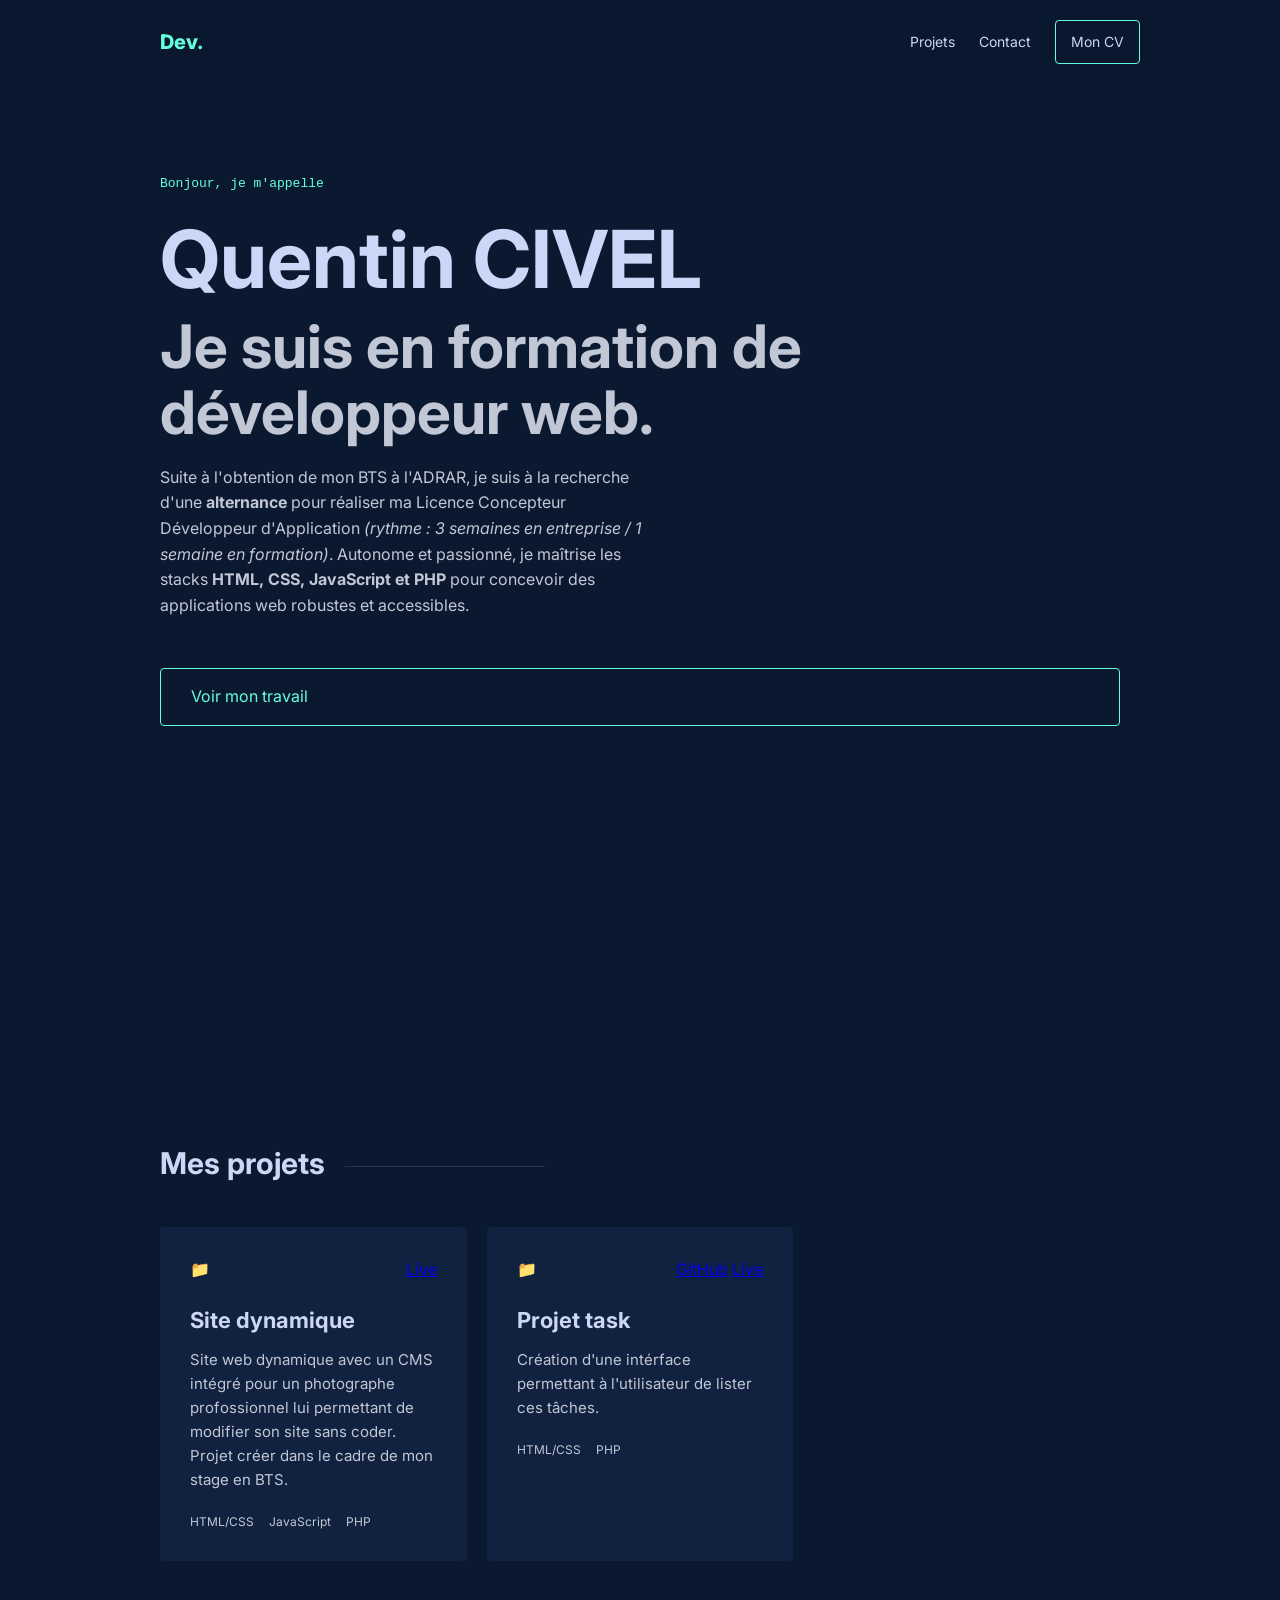
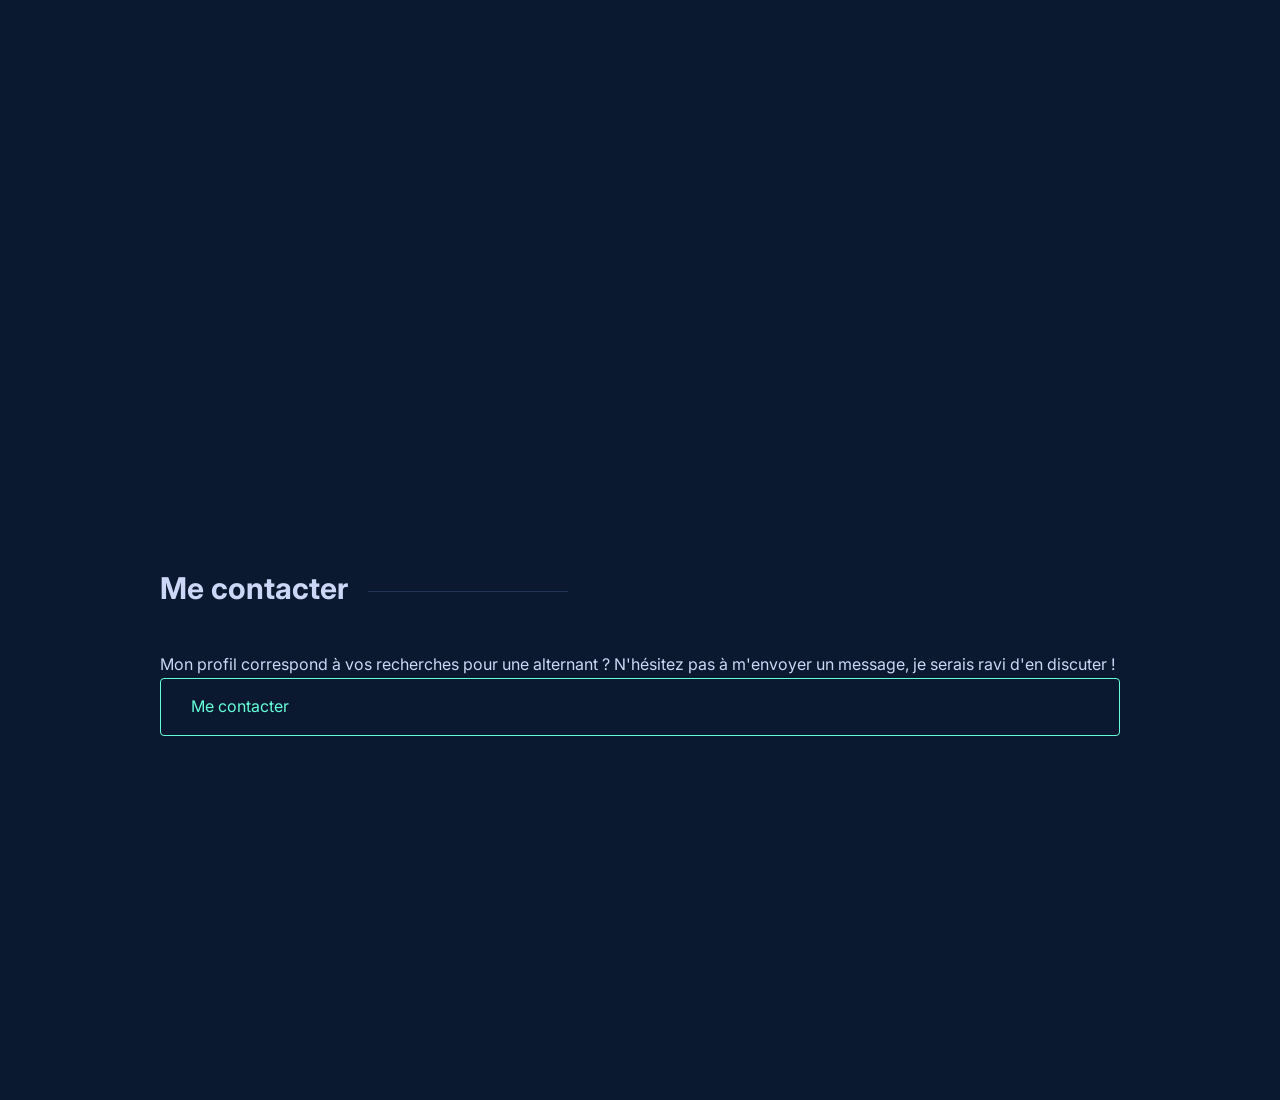
==== index.html @ 7815638d "feat: MAJ CV + intro index.html" ====
<!DOCTYPE html>
<html lang="fr">
<head>
    <meta charset="UTF-8">
    <meta name="viewport" content="width=device-width, initial-scale=1.0">
    <title>Quentin Civel - Portfolio</title>
    <link rel="stylesheet" href="style/index.css">
    <link href="https://fonts.googleapis.com/css2?family=Inter:wght@400;600;800&display=swap" rel="stylesheet">
</head>
<body>

    <nav>
        <div class="nav-content">
            <a href="#accueil" class="logo">Dev.</a>
            <div class="links">
                <a href="#projets">Projets</a>
                <a href="#contact">Contact</a>
                <a href="CV_Quentin_CIVEL.pdf" class="btn-outline" target="_blank">Mon CV</a>
            </div>
        </div>
    </nav>

    <main>
        <section id="accueil" class="hero fade-in">
            <p class="accent-text">Bonjour, je m'appelle</p>
            <h1>Quentin CIVEL</h1>
            <h2>Je suis en formation de développeur web.</h2>
            <p class="description">
                Suite à l'obtention de mon BTS à l'ADRAR, je suis à la recherche d'une <strong>alternance</strong> pour réaliser ma Licence Concepteur Développeur d'Application <em>(rythme : 3 semaines en entreprise / 1 semaine en formation)</em>. Autonome et passionné, je maîtrise les stacks <strong>HTML, CSS, JavaScript et PHP</strong> pour concevoir des applications web robustes et accessibles.
            </p>
            <a href="#projets" class="btn-primary">Voir mon travail</a>
        </section>

        <section id="projets" class="fade-in">
            <h3 class="section-title">Mes projets</h3>
            <div class="project-grid">
                
                <article class="card">
                    <div class="card-content">
                        <header>
                            <div class="card-top">
                                <span class="folder-icon">📁</span>
                                <div class="links">
                                    <a href="view/theorenaut.html" target="_blank">Live</a>
                                </div>
                            </div>
                            <h4>Site dynamique </h4>
                            <p>Site web dynamique avec un CMS intégré pour un photographe profossionnel lui permettant de modifier son site sans coder. Projet créer dans le cadre de mon stage en BTS.</p>
                        </header>
                        <footer>
                            <ul class="tech-list">
                                <li>HTML/CSS</li>
                                <li>JavaScript</li>
                                <li>PHP</li>
                            </ul>
                        </footer>
                    </div>
                </article>

                <article class="card">
                    <div class="card-content">
                        <header>
                            <div class="card-top">
                                <span class="folder-icon">📁</span>
                                <div class="links">
                                    <a href="https://github.com/QuentinCivel/Task.git"target="_blank">GitHub</a>
                                    <a href="https://projettask.alwaysdata.net/" target="_blank">Live</a>
                                </div>
                            </div>
                            <h4>Projet task</h4>
                            <p>Création d'une intérface permettant à l'utilisateur de lister ces tâches.</p>
                        </header>
                        <footer>
                            <ul class="tech-list">
                                <li>HTML/CSS</li>
                                <li>PHP</li>
                            </ul>
                        </footer>
                    </div>
                </article>

            </div>
        </section>

        <section id="contact" class="fade-in">
            <h3 class="section-title">Me contacter</h3>
            <p>Mon profil correspond à vos recherches pour une alternant ? N'hésitez pas à m'envoyer un message, je serais ravi d'en discuter !</p>
            <a href="mailto:q.civel@yahoo.fr" class="btn-primary">Me contacter</a>
        </section>
    </main>

    <script src="script/script.js"></script>
</body>
</html>
---- style/index.css ----
@import "style.css";


h1 { font-size: clamp(40px, 8vw, 80px); color: var(--text-main); line-height: 1.1; margin-bottom: 10px;}
h2 { font-size: clamp(30px, 6vw, 60px); color: var(--text-muted); line-height: 1.1; margin-bottom: 20px;}
.accent-text { color: var(--accent); margin-bottom: 20px; font-family: monospace; }
.description { color: var(--text-muted); max-width: 500px; margin-bottom: 50px; }


section { min-height: 100vh; }
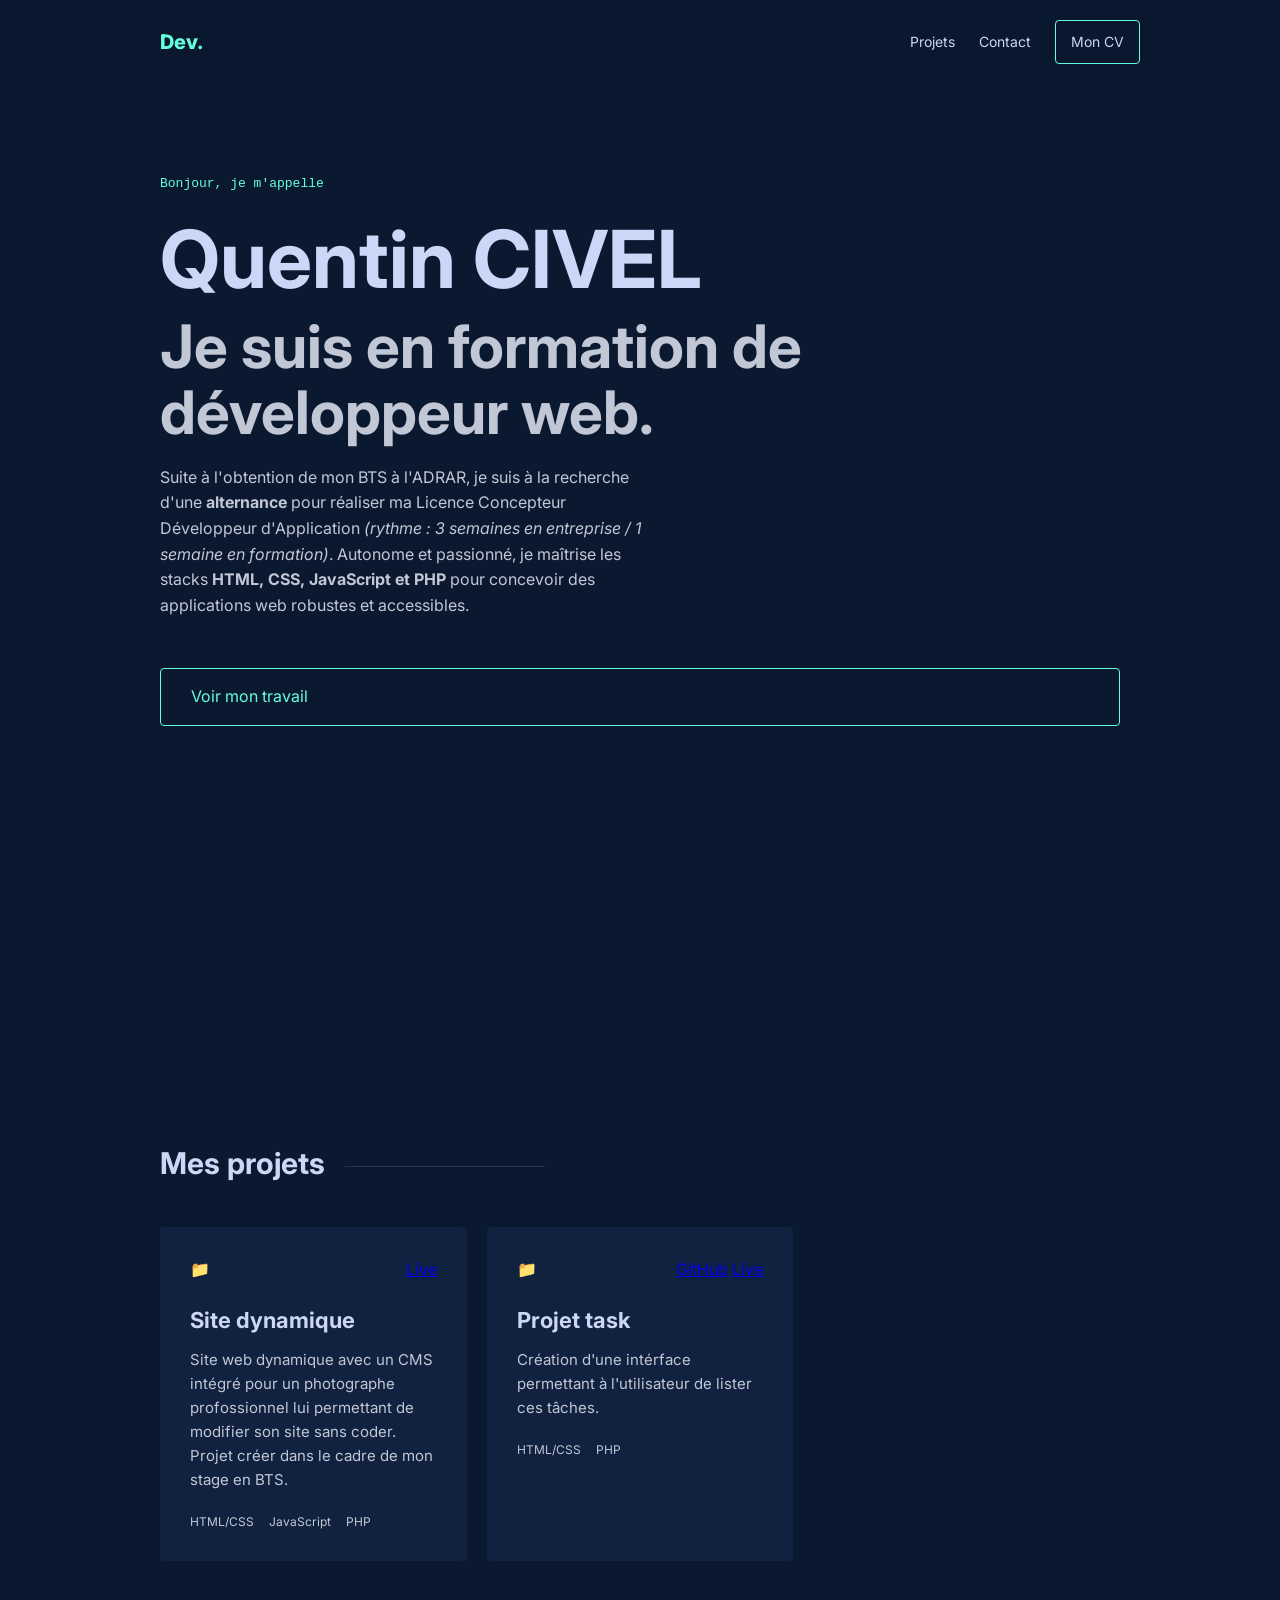
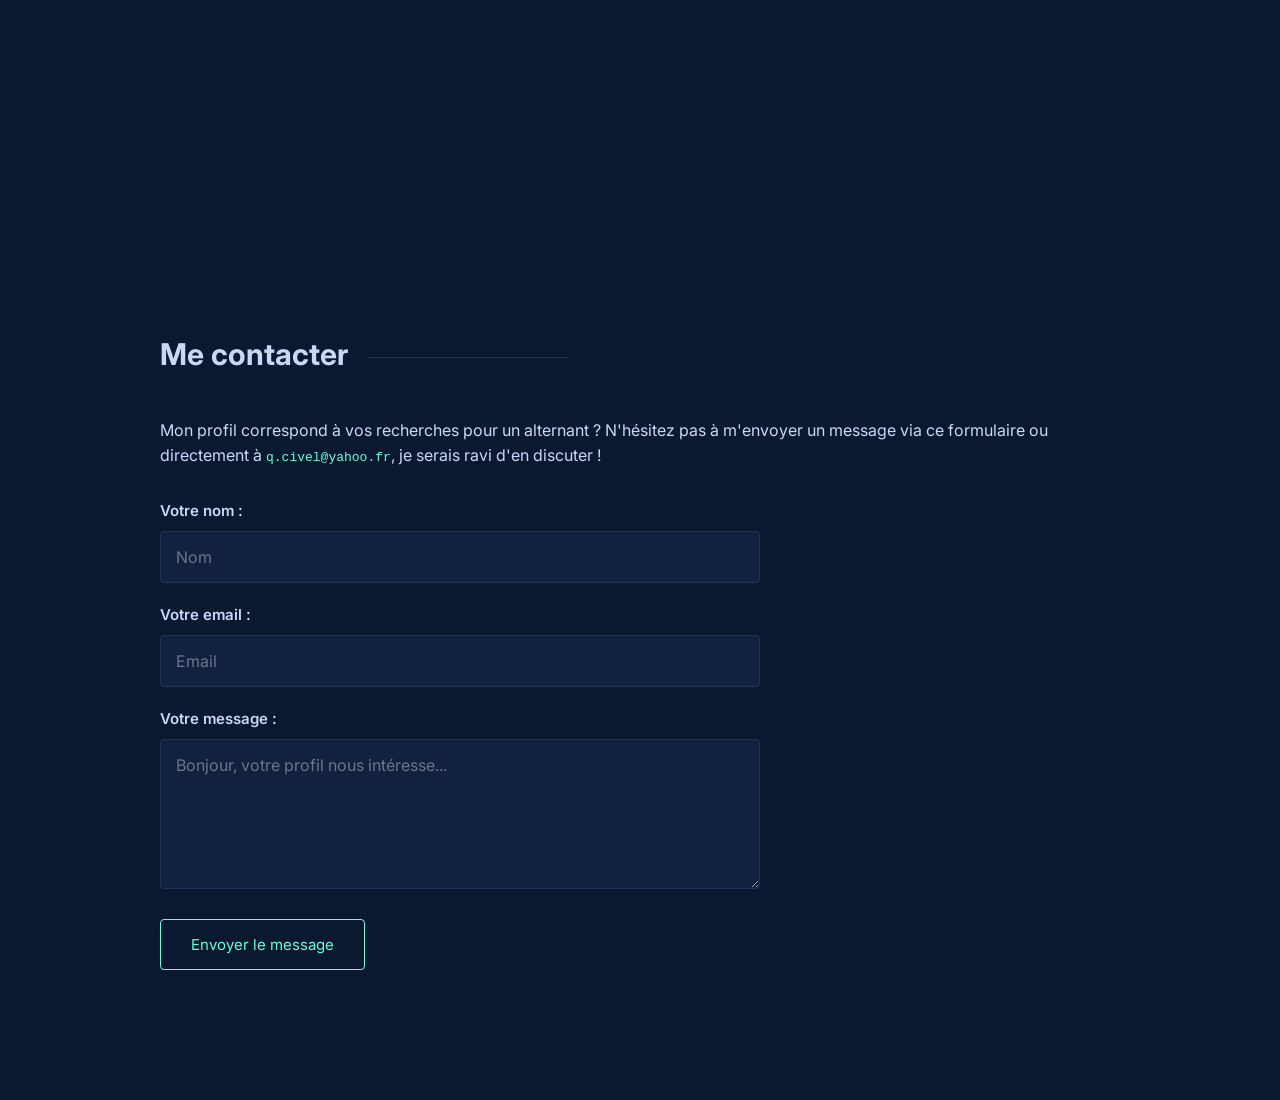
==== commit d208a278: "Feat: Formulaire de contact" ====
--- a/index.html
+++ b/index.html
@@ -3,9 +3,24 @@
 <head>
     <meta charset="UTF-8">
     <meta name="viewport" content="width=device-width, initial-scale=1.0">
-    <title>Quentin Civel - Portfolio</title>
+    
+    <title>Quentin Civel | Portfolio - Développeur Web</title>
+    <meta name="description" content="Portfolio de Quentin Civel, développeur web à la recherche d'une alternance pour une Licence Concepteur Développeur d'Application. Découvrez mes projets PHP, JavaScript et web design.">
+    <meta name="keywords" content="Quentin Civel, Développeur Web, Alternance, Licence CDA, Portfolio, PHP, JavaScript, Développeur Front-end, Développeur Back-end">
+    <meta name="author" content="Quentin Civel">
+    <meta name="robots" content="index, follow">
+
+    <meta property="og:type" content="website">
+    <meta property="og:url" content="https://quentincivelportfolio.netlify.app/">
+    <meta property="og:title" content="Quentin Civel | Portfolio - Développeur Web">
+    <meta property="og:description" content="Développeur web en recherche d'alternance. Découvrez mes projets et mon parcours.">
+    <meta property="og:image" content="https://ton-vrai-nom-de-domaine.fr/image/apercu-portfolio.jpg">
+    <meta property="og:site_name" content="Portfolio de Quentin Civel">
+
     <link rel="stylesheet" href="style/index.css">
     <link href="https://fonts.googleapis.com/css2?family=Inter:wght@400;600;800&display=swap" rel="stylesheet">
+    
+    <link rel="icon" type="image/png" href="image/favicon.png">
 </head>
 <body>
 
@@ -78,14 +93,33 @@
                         </footer>
                     </div>
                 </article>
-
             </div>
         </section>
 
         <section id="contact" class="fade-in">
             <h3 class="section-title">Me contacter</h3>
-            <p>Mon profil correspond à vos recherches pour une alternant ? N'hésitez pas à m'envoyer un message, je serais ravi d'en discuter !</p>
-            <a href="mailto:q.civel@yahoo.fr" class="btn-primary">Me contacter</a>
+            <p style="margin-bottom: 30px;">Mon profil correspond à vos recherches pour un alternant ? N'hésitez pas à m'envoyer un message via ce formulaire ou directement à <a href="mailto:q.civel@yahoo.fr" class="accent-text" style="text-decoration: none;">q.civel@yahoo.fr</a>, je serais ravi d'en discuter !</p>
+            
+            <form action="https://api.web3forms.com/submit" method="POST" class="contact-form">
+                <input type="hidden" name="access_key" value="85352885-3dbf-46f5-b0fd-d59f7d69a5ac">
+                
+                <div class="form-group">
+                    <label for="name">Votre nom :</label>
+                    <input type="text" name="name" id="name" required placeholder="Nom">
+                </div>
+                
+                <div class="form-group">
+                    <label for="email">Votre email :</label>
+                    <input type="email" name="email" id="email" required placeholder="Email">
+                </div>
+                
+                <div class="form-group">
+                    <label for="message">Votre message :</label>
+                    <textarea name="message" id="message" required placeholder="Bonjour, votre profil nous intéresse..."></textarea>
+                </div>
+                
+                <button type="submit" class="btn-primary">Envoyer le message</button>
+            </form>
         </section>
     </main>
 
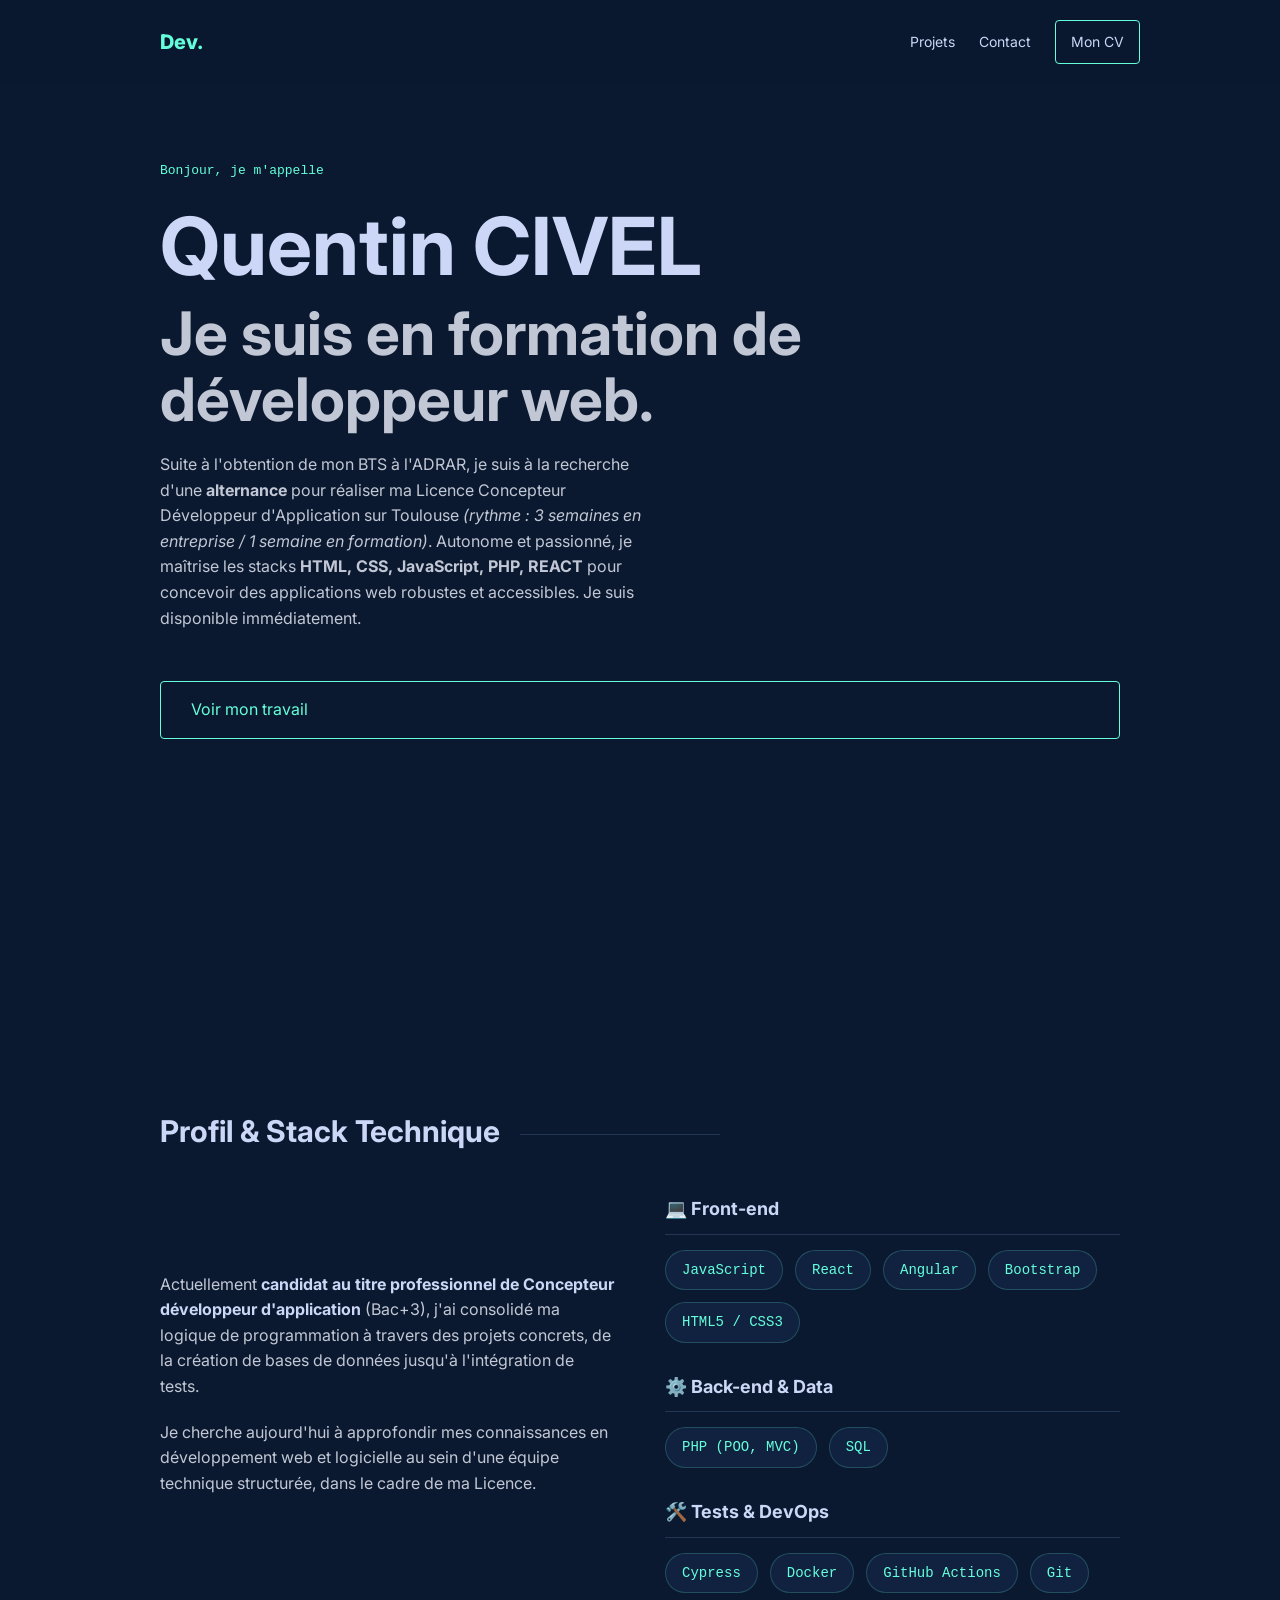
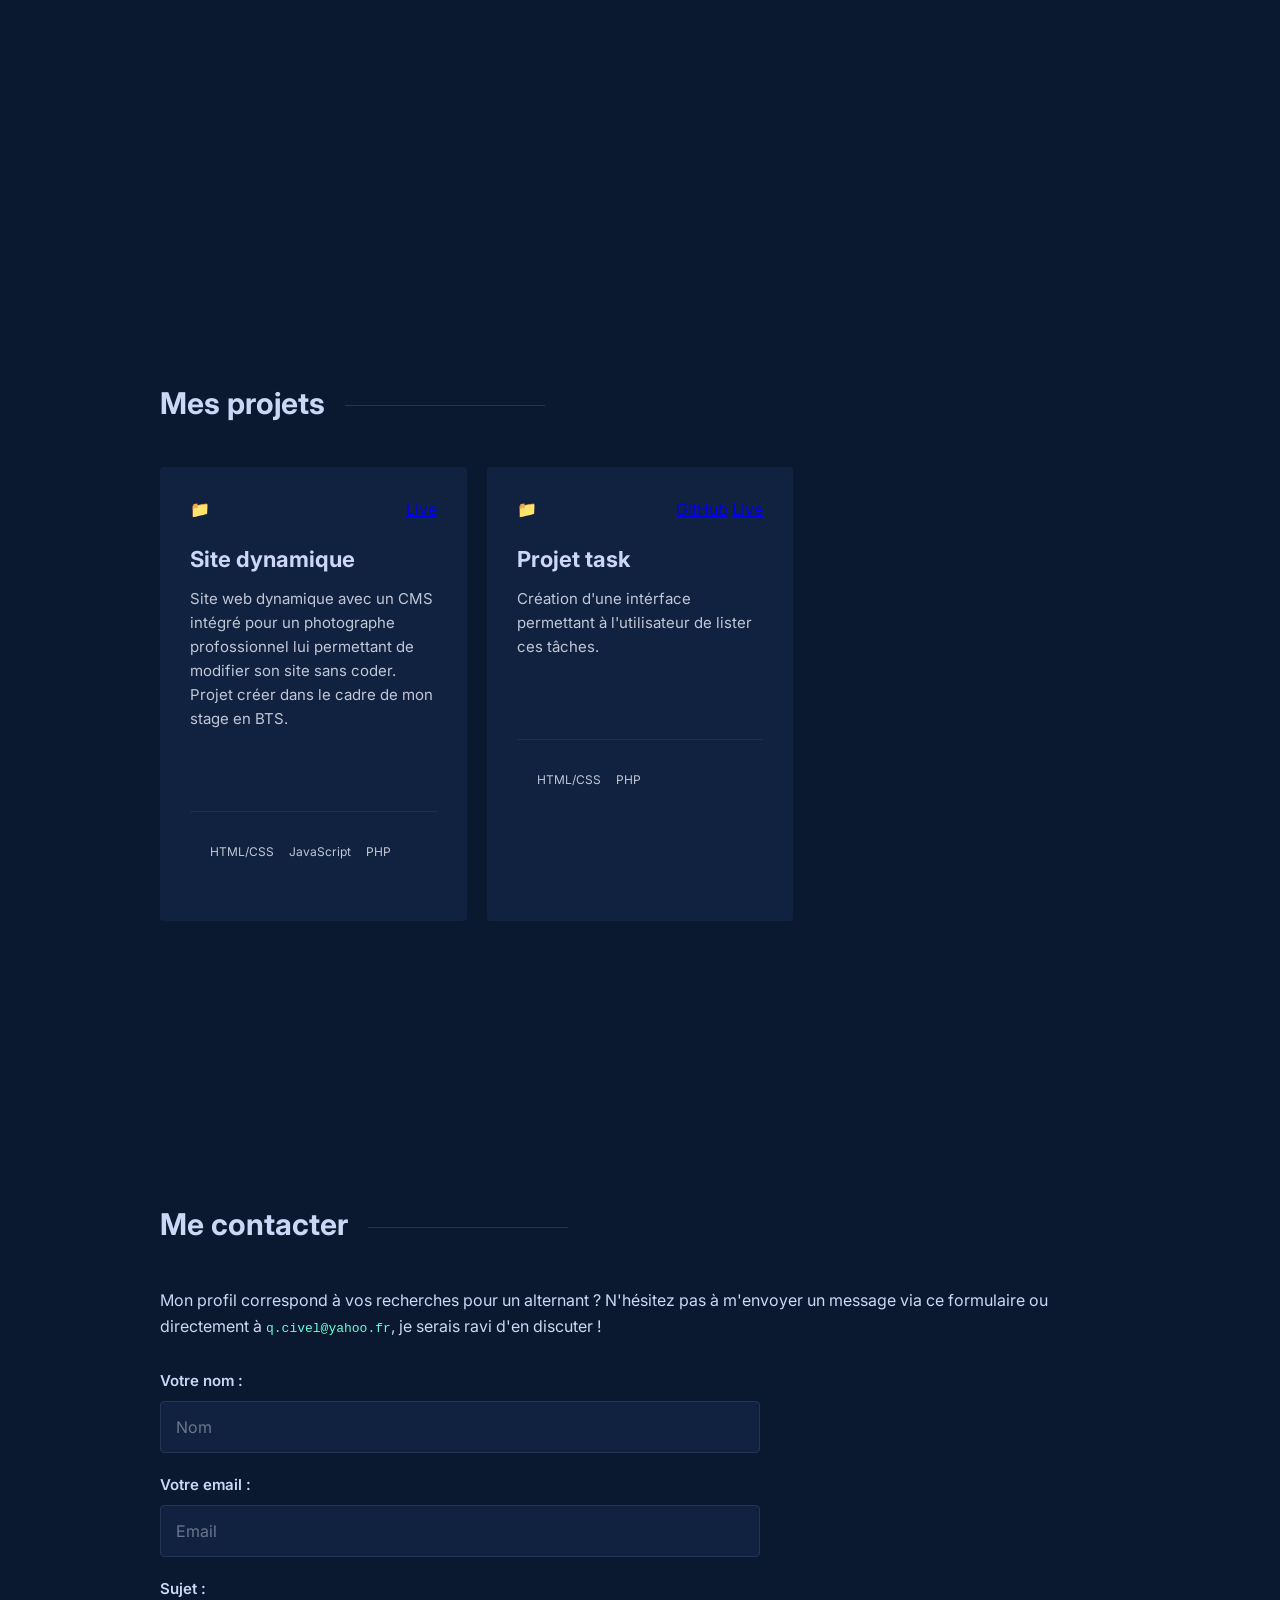
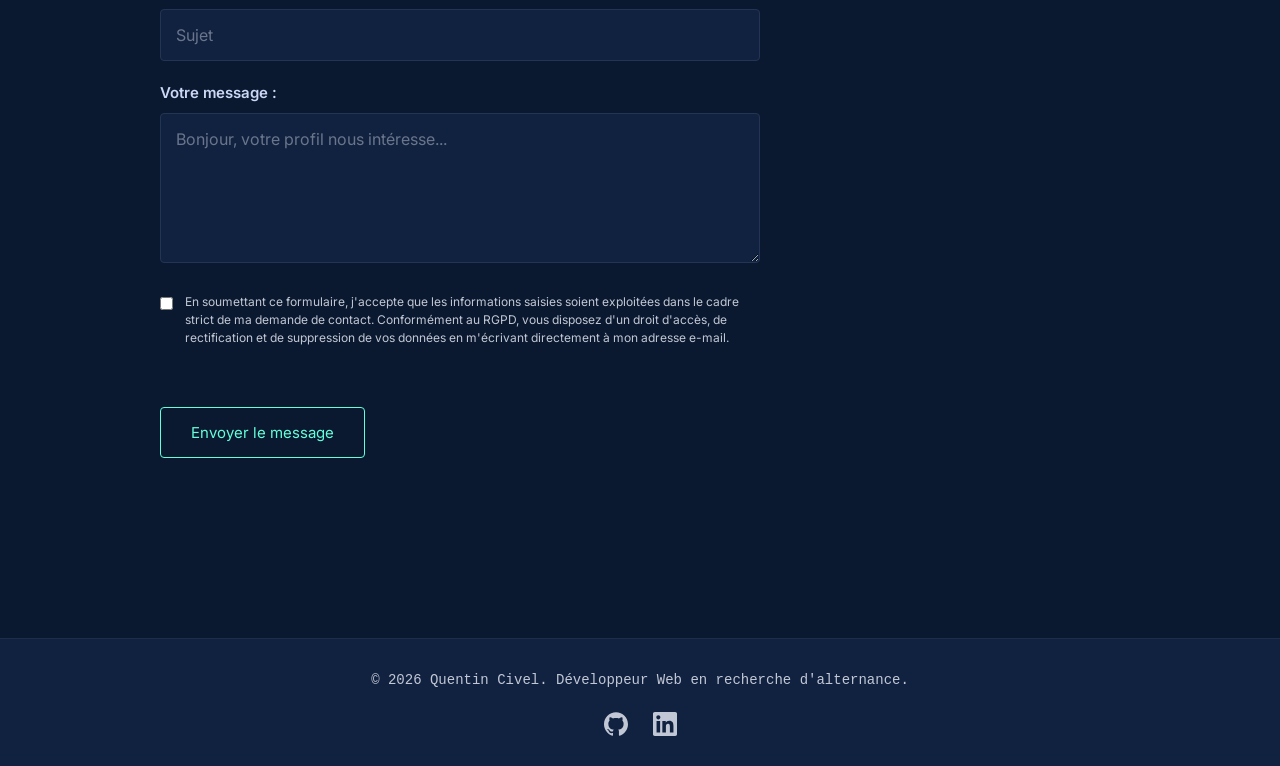
==== commit 9b852214: "feat: MAJ Contact, add stack, footer" ====
--- a/index.html
+++ b/index.html
@@ -9,6 +9,7 @@
     <meta name="keywords" content="Quentin Civel, Développeur Web, Alternance, Licence CDA, Portfolio, PHP, JavaScript, Développeur Front-end, Développeur Back-end">
     <meta name="author" content="Quentin Civel">
     <meta name="robots" content="index, follow">
+    <meta name="google-site-verification" content="w2r2ZmEAPfzgF10ElvRYr7sh4TLXJ3NY72PYg3C8KvM" />
 
     <meta property="og:type" content="website">
     <meta property="og:url" content="https://quentincivelportfolio.netlify.app/">
@@ -20,7 +21,7 @@
     <link rel="stylesheet" href="style/index.css">
     <link href="https://fonts.googleapis.com/css2?family=Inter:wght@400;600;800&display=swap" rel="stylesheet">
     
-    <link rel="icon" type="image/png" href="image/favicon.png">
+    <link rel="icon" type="image/svg+xml" href="./image/favicon.svg">
 </head>
 <body>
 
@@ -41,9 +42,59 @@
             <h1>Quentin CIVEL</h1>
             <h2>Je suis en formation de développeur web.</h2>
             <p class="description">
-                Suite à l'obtention de mon BTS à l'ADRAR, je suis à la recherche d'une <strong>alternance</strong> pour réaliser ma Licence Concepteur Développeur d'Application <em>(rythme : 3 semaines en entreprise / 1 semaine en formation)</em>. Autonome et passionné, je maîtrise les stacks <strong>HTML, CSS, JavaScript et PHP</strong> pour concevoir des applications web robustes et accessibles.
+                Suite à l'obtention de mon BTS à l'ADRAR, je suis à la recherche d'une <strong>alternance</strong> pour réaliser ma Licence Concepteur Développeur d'Application sur Toulouse <em>(rythme : 3 semaines en entreprise / 1 semaine en formation)</em>. Autonome et passionné, je maîtrise les stacks <strong>HTML, CSS, JavaScript, PHP, REACT</strong> pour concevoir des applications web robustes et accessibles. Je suis disponible immédiatement. 
             </p>
             <a href="#projets" class="btn-primary">Voir mon travail</a>
+        </section>
+
+        <section id="competences" class="fade-in">
+            <h3 class="section-title">Profil & Stack Technique</h3>
+            
+            <div class="about-container">
+                
+                <div class="about-text">
+                    <p>
+                        Actuellement <strong>candidat au titre professionnel de Concepteur développeur d'application</strong> (Bac+3), j'ai consolidé ma logique de programmation à travers des projets concrets, de la création de bases de données jusqu'à l'intégration de tests.
+                    </p>
+                    <p>
+                        Je cherche aujourd'hui à approfondir mes connaissances en développement web et logicielle au sein d'une équipe technique structurée, dans le cadre de ma Licence.
+                    </p>
+                </div>
+
+                
+                <div class="skills-wrapper">
+                    
+                    <div class="skill-category">
+                        <h4>💻 Front-end</h4>
+                        <div class="tags">
+                            <span>JavaScript</span>
+                            <span>React</span>
+                            <span>Angular</span>
+                            <span>Bootstrap</span>
+                            <span>HTML5 / CSS3</span>
+                        </div>
+                    </div>
+                    
+                    <div class="skill-category">
+                        <h4>⚙️ Back-end & Data</h4>
+                        <div class="tags">
+                            <span>PHP (POO, MVC)</span>
+                            <span>SQL</span>
+                        </div>
+                    </div>
+
+                    <div class="skill-category">
+                        <h4>🛠️ Tests & DevOps</h4>
+                        <div class="tags">
+                            <span>Cypress</span>
+                            <span>Docker</span>
+                            <span>GitHub Actions</span>
+                            <span>Git</span>
+                        </div>
+                    </div>
+
+                </div>
+            </div>
         </section>
 
         <section id="projets" class="fade-in">
@@ -95,12 +146,11 @@
                 </article>
             </div>
         </section>
-
         <section id="contact" class="fade-in">
             <h3 class="section-title">Me contacter</h3>
             <p style="margin-bottom: 30px;">Mon profil correspond à vos recherches pour un alternant ? N'hésitez pas à m'envoyer un message via ce formulaire ou directement à <a href="mailto:q.civel@yahoo.fr" class="accent-text" style="text-decoration: none;">q.civel@yahoo.fr</a>, je serais ravi d'en discuter !</p>
             
-            <form action="https://api.web3forms.com/submit" method="POST" class="contact-form">
+            <form action="https://api.web3forms.com/submit" method="POST" class="contact-form" id="contact-form">
                 <input type="hidden" name="access_key" value="85352885-3dbf-46f5-b0fd-d59f7d69a5ac">
                 
                 <div class="form-group">
@@ -114,15 +164,46 @@
                 </div>
                 
                 <div class="form-group">
+                    <label for="title">Sujet :</label>
+                    <input type="text" name="title" id="title" required placeholder="Sujet">
+                </div>
+
+                <div class="form-group">
                     <label for="message">Votre message :</label>
                     <textarea name="message" id="message" required placeholder="Bonjour, votre profil nous intéresse..."></textarea>
                 </div>
-                
+
+                <div class="rgpd-checkbox">
+                    <input type="checkbox" id="rgpd-consent" name="rgpd_consent" required>
+                    <label for="rgpd-consent">
+                        En soumettant ce formulaire, j'accepte que les informations saisies soient exploitées dans le cadre strict de ma demande de contact. Conformément au RGPD, vous disposez d'un droit d'accès, de rectification et de suppression de vos données en m'écrivant directement à mon adresse e-mail.
+                    </label>
+                </div>
+                <div class="h-captcha" data-captcha="true"></div>
                 <button type="submit" class="btn-primary">Envoyer le message</button>
             </form>
         </section>
     </main>
-
+    <footer>
+        <div class="footer-content">
+            <p>&copy; 2026 Quentin Civel. Développeur Web en recherche d'alternance.</p>
+            
+            <div class="social-links">
+                <a href="https://github.com/QuentinCivel" target="_blank" aria-label="Mon profil GitHub">
+                    <svg viewBox="0 0 24 24" xmlns="http://www.w3.org/2000/svg">
+                        <path d="M12 .297c-6.63 0-12 5.373-12 12 0 5.303 3.438 9.8 8.205 11.385.6.113.82-.258.82-.577 0-.285-.01-1.04-.015-2.04-3.338.724-4.042-1.61-4.042-1.61C4.422 18.07 3.633 17.7 3.633 17.7c-1.087-.744.084-.729.084-.729 1.205.084 1.838 1.236 1.838 1.236 1.07 1.835 2.809 1.305 3.495.998.108-.776.417-1.305.76-1.605-2.665-.3-5.466-1.332-5.466-5.93 0-1.31.465-2.38 1.235-3.22-.135-.303-.54-1.523.105-3.176 0 0 1.005-.322 3.3 1.23.96-.267 1.98-.399 3-.405 1.02.006 2.04.138 3 .405 2.28-1.552 3.285-1.23 3.285-1.23.645 1.653.24 2.873.12 3.176.765.84 1.23 1.91 1.23 3.22 0 4.61-2.805 5.625-5.475 5.92.42.36.81 1.096.81 2.22 0 1.606-.015 2.896-.015 3.286 0 .315.21.69.825.57C20.565 22.092 24 17.592 24 12.297c0-6.627-5.373-12-12-12"/>
+                    </svg>
+                </a>
+
+                <a href="http://www.linkedin.com/in/quentin-civel" target="_blank" aria-label="Mon profil LinkedIn">
+                    <svg viewBox="0 0 24 24" xmlns="http://www.w3.org/2000/svg">
+                        <path d="M20.447 20.452h-3.554v-5.569c0-1.328-.027-3.037-1.852-3.037-1.853 0-2.136 1.445-2.136 2.939v5.667H9.351V9h3.414v1.561h.046c.477-.9 1.637-1.85 3.37-1.85 3.601 0 4.267 2.37 4.267 5.455v6.286zM5.337 7.433c-1.144 0-2.063-.926-2.063-2.065 0-1.138.92-2.063 2.063-2.063 1.14 0 2.064.925 2.064 2.063 0 1.139-.925 2.065-2.064 2.065zm1.782 13.019H3.555V9h3.564v11.452zM22.225 0H1.771C.792 0 0 .774 0 1.729v20.542C0 23.227.792 24 1.771 24h20.451C23.2 24 24 23.227 24 22.271V1.729C24 .774 23.2 0 22.222 0h.003z"/>
+                    </svg>
+                </a>
+            </div>
+        </div>
+    </footer>
+    <script src="https://web3forms.com/client/script.js" async defer></script>
     <script src="script/script.js"></script>
 </body>
 </html>
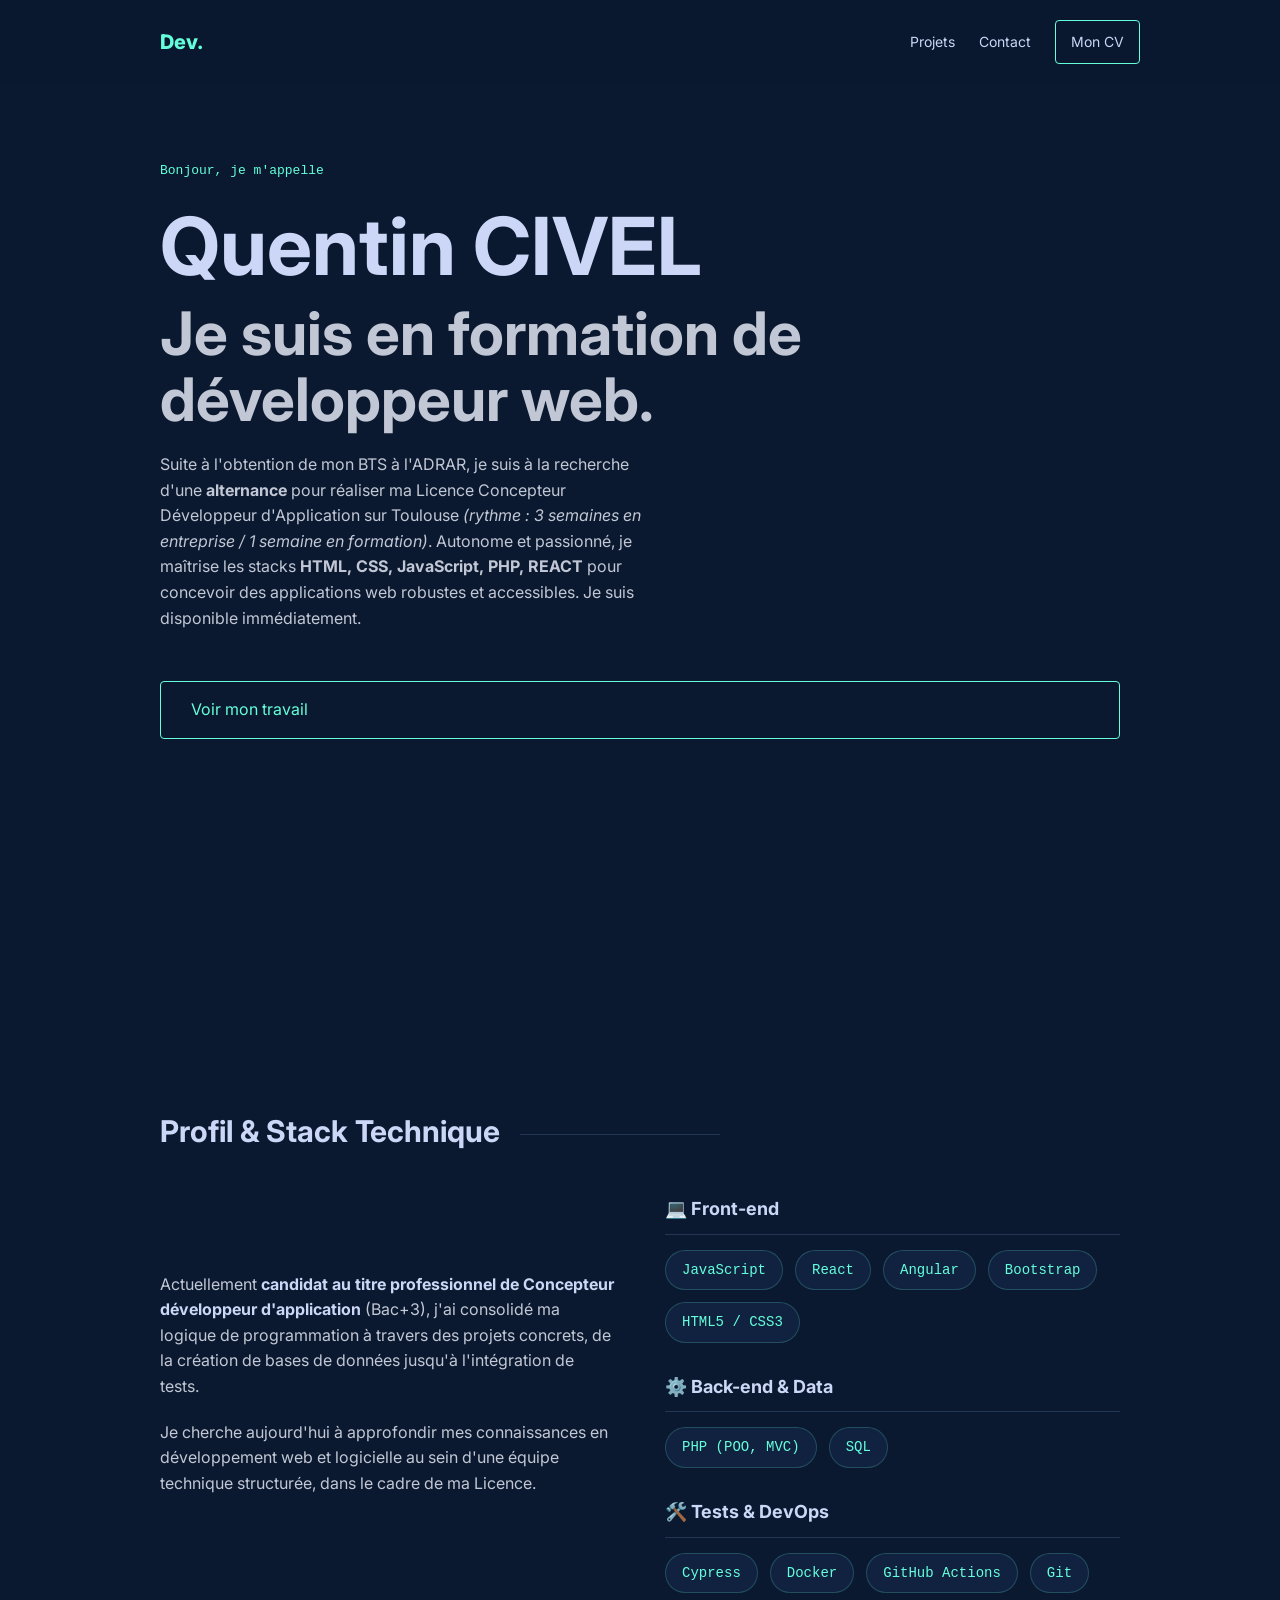
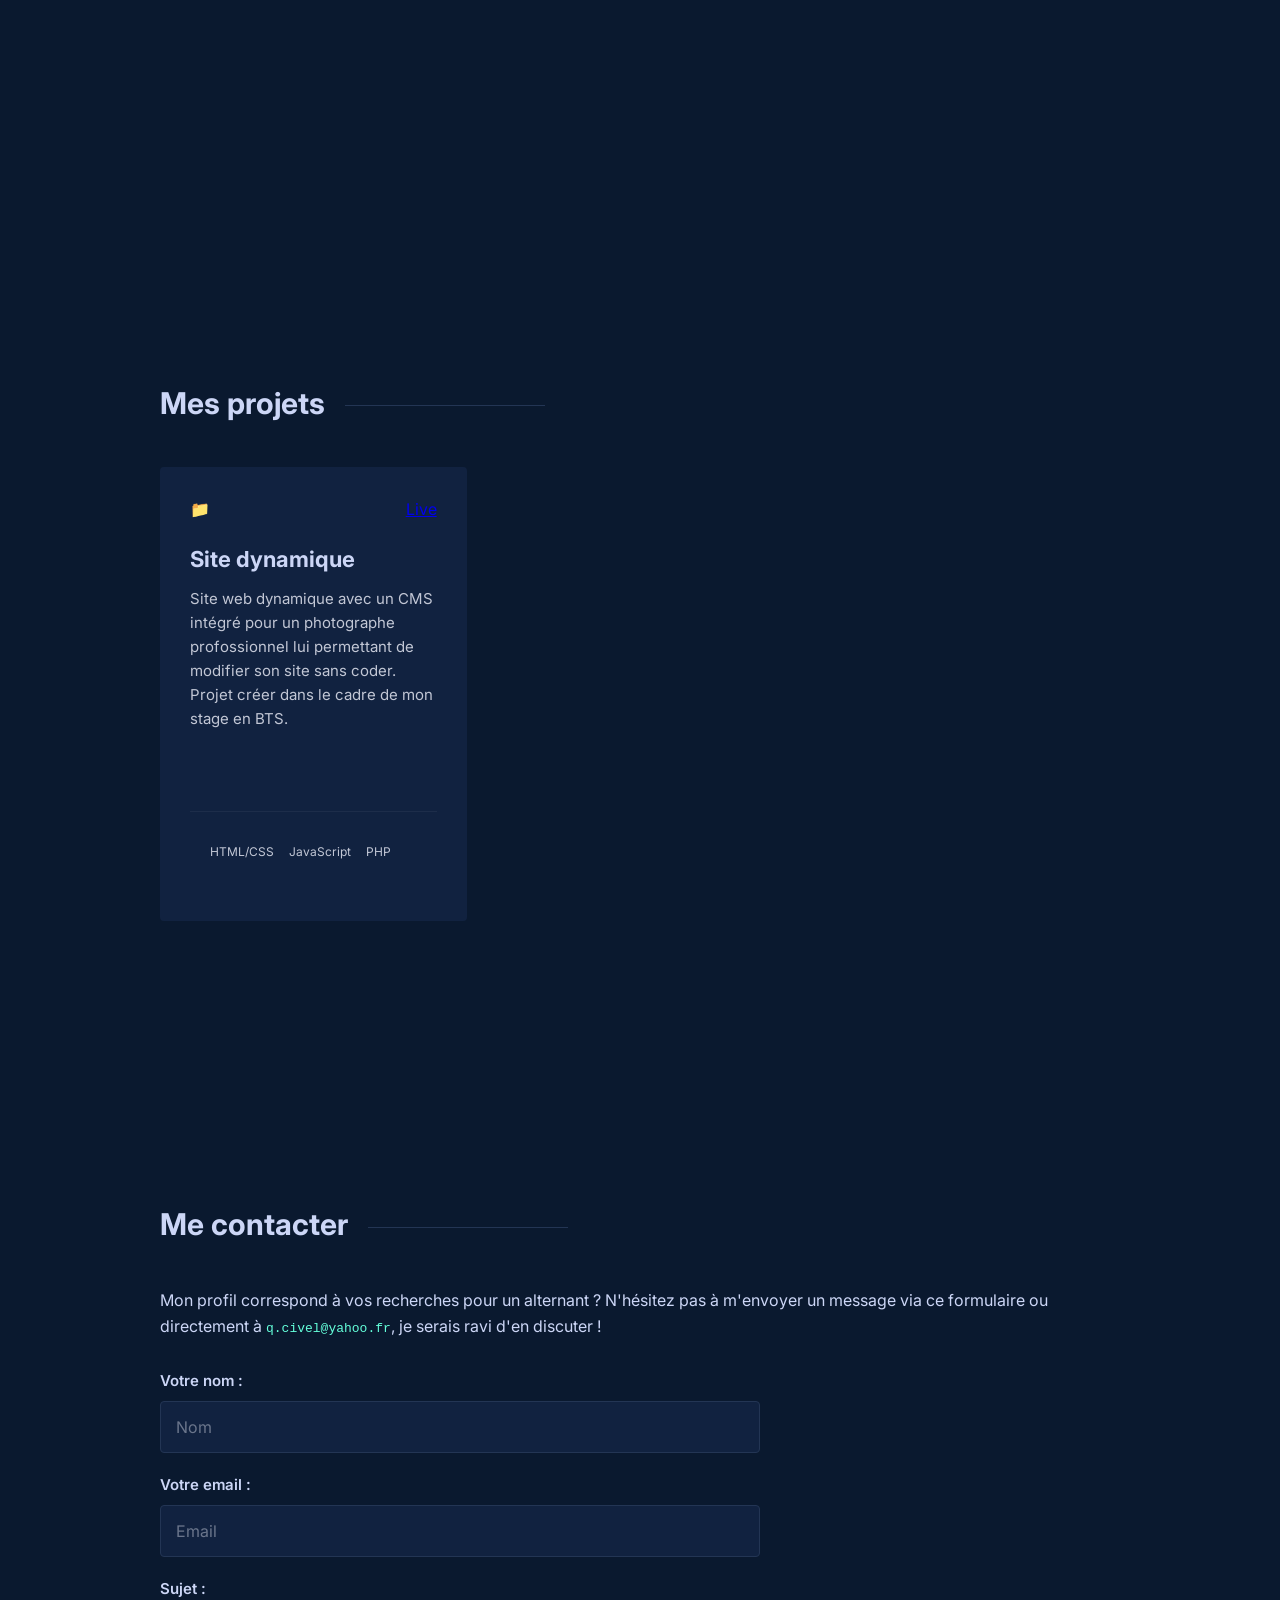
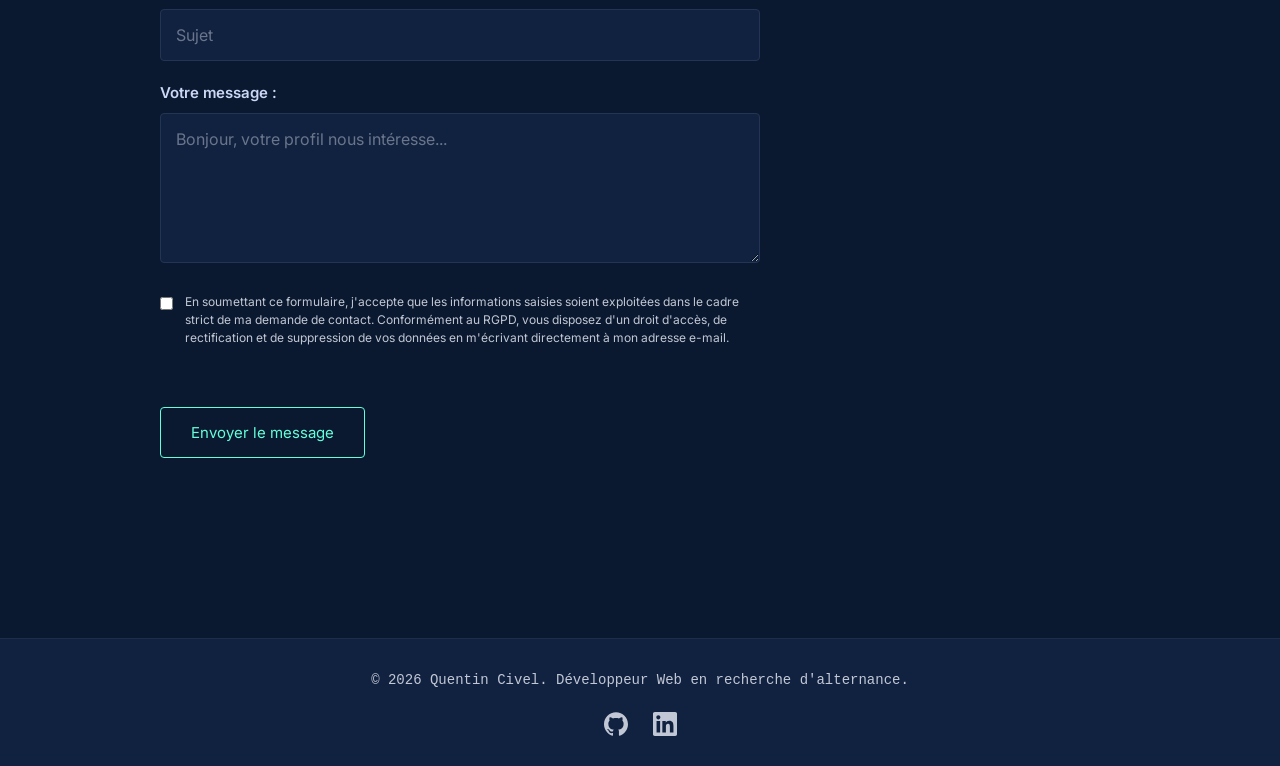
==== commit b73e1bd0: "feat: porjetTask erreur" ====
--- a/index.html
+++ b/index.html
@@ -123,7 +123,7 @@
                     </div>
                 </article>
 
-                <article class="card">
+                <!-- <article class="card">
                     <div class="card-content">
                         <header>
                             <div class="card-top">
@@ -143,7 +143,7 @@
                             </ul>
                         </footer>
                     </div>
-                </article>
+                </article> -->
             </div>
         </section>
         <section id="contact" class="fade-in">
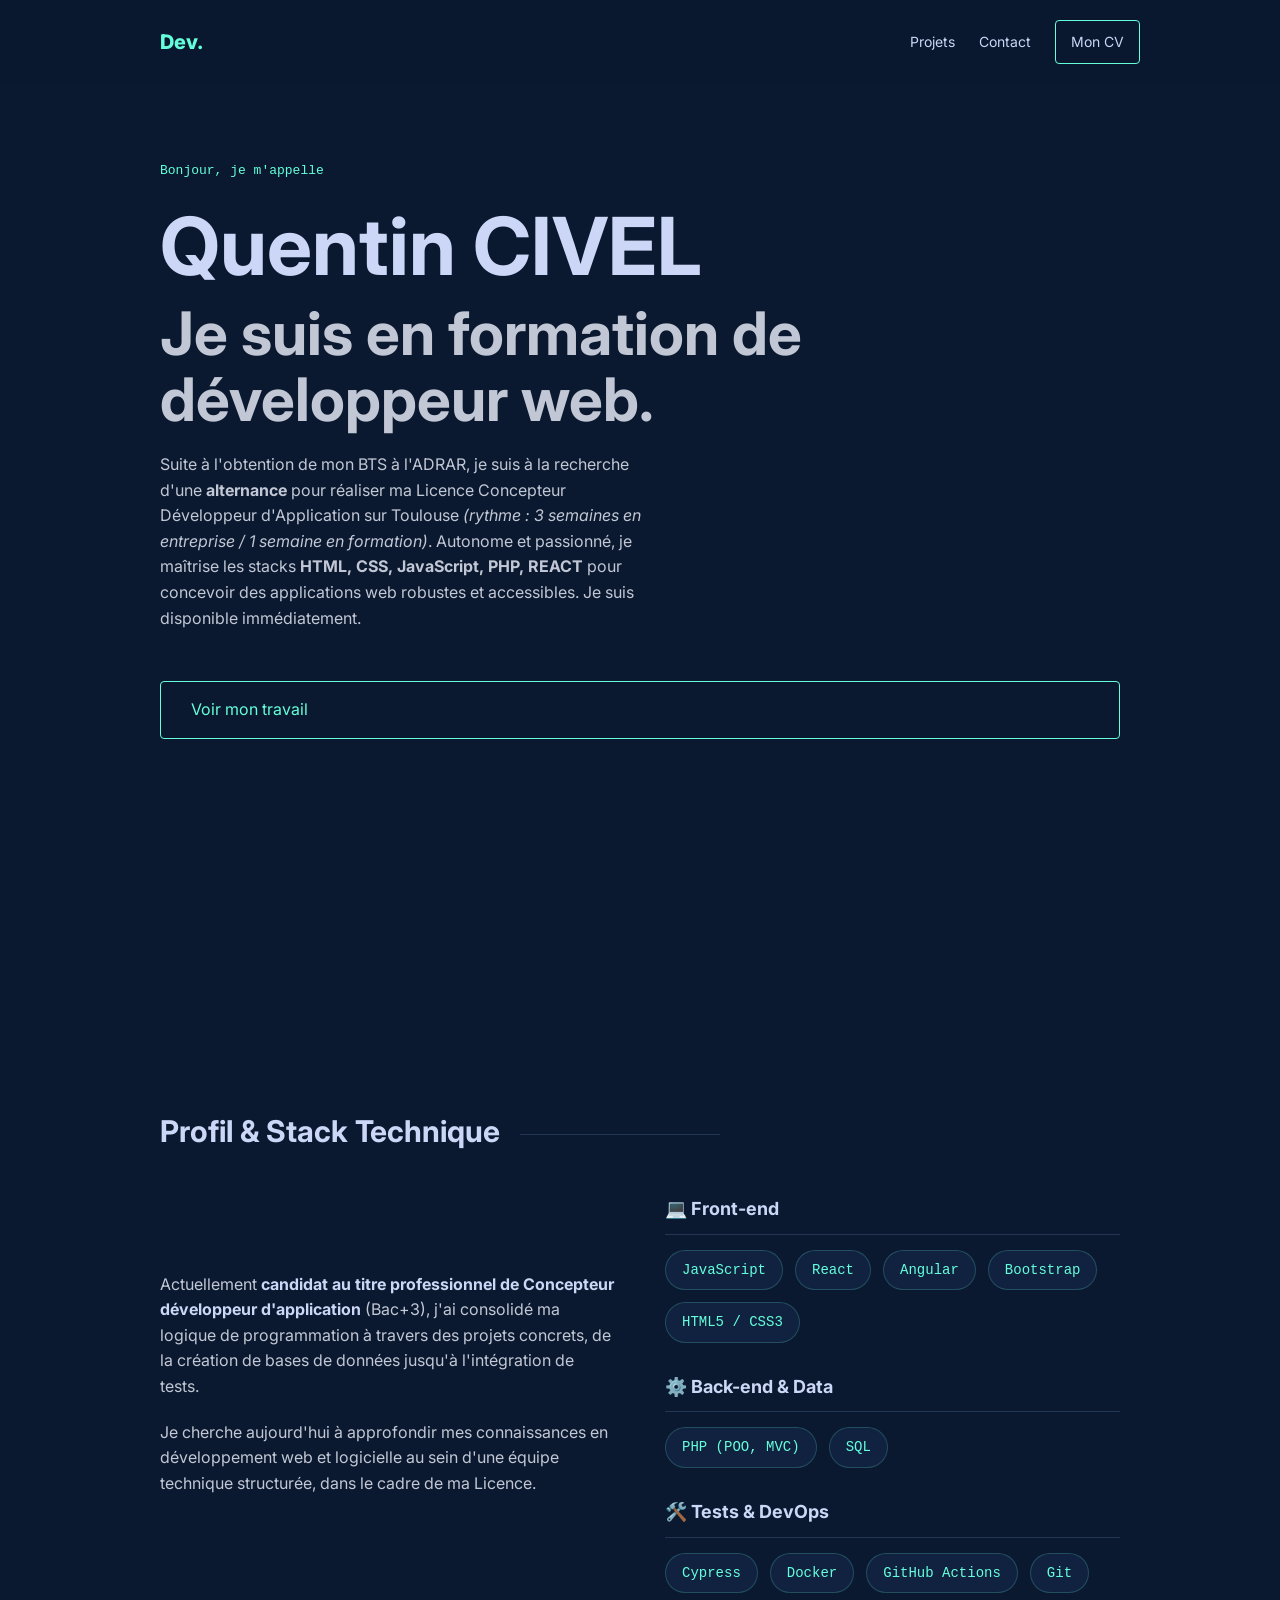
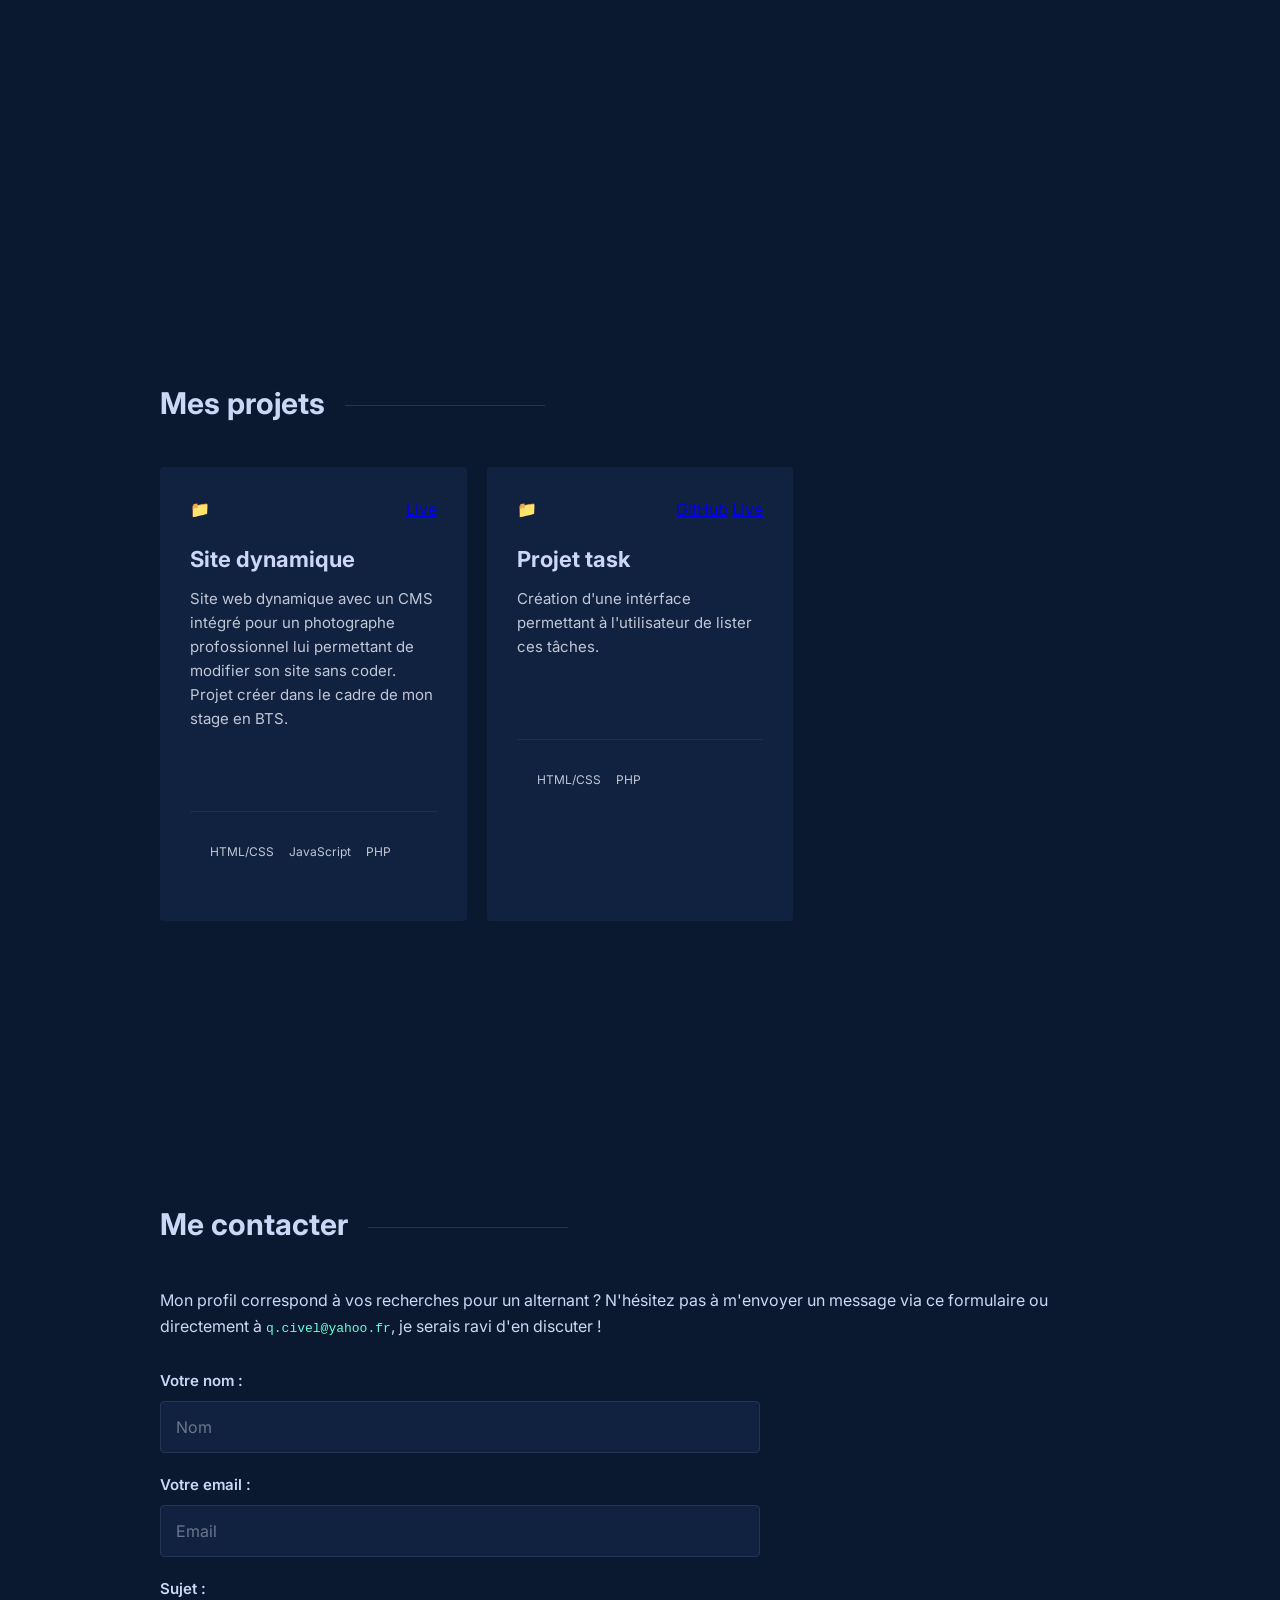
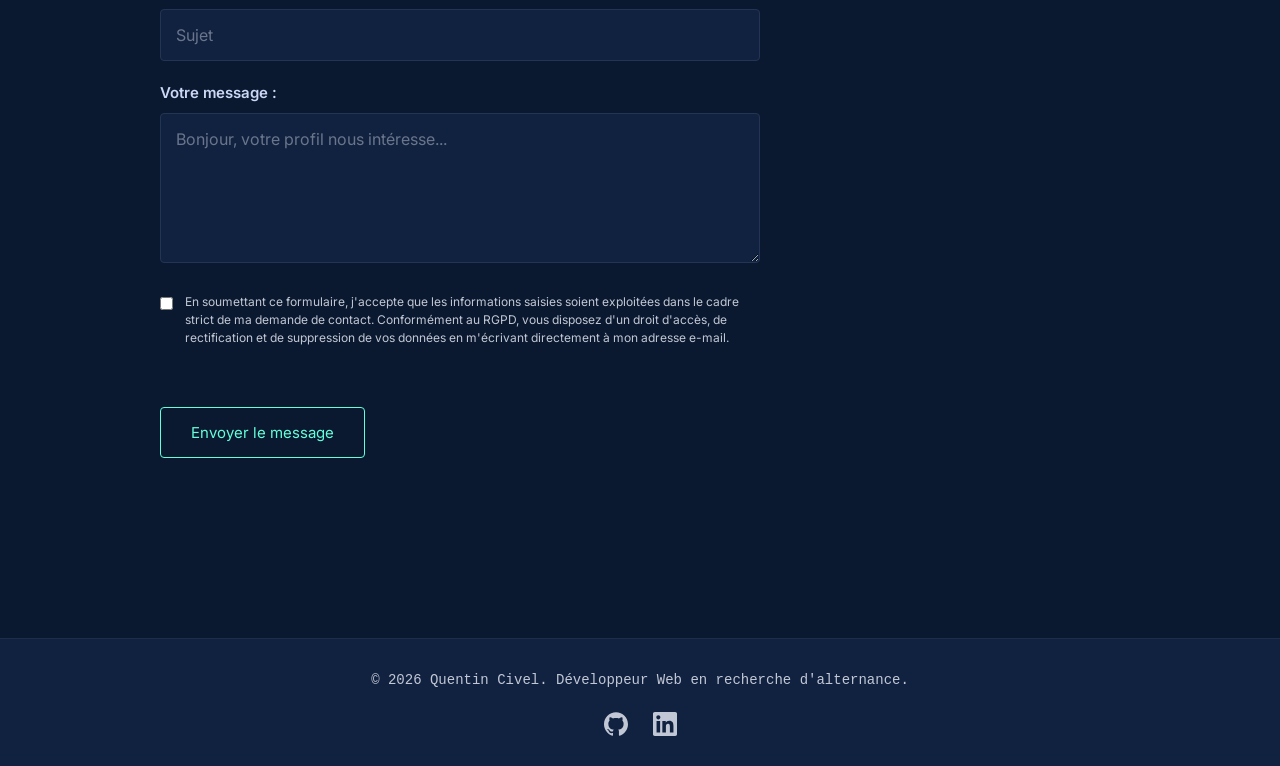
==== commit d02ce6f4: "feat:fix projetTask(moncompte)" ====
--- a/index.html
+++ b/index.html
@@ -123,7 +123,7 @@
                     </div>
                 </article>
 
-                <!-- <article class="card">
+                <article class="card">
                     <div class="card-content">
                         <header>
                             <div class="card-top">
@@ -143,7 +143,7 @@
                             </ul>
                         </footer>
                     </div>
-                </article> -->
+                </article>
             </div>
         </section>
         <section id="contact" class="fade-in">
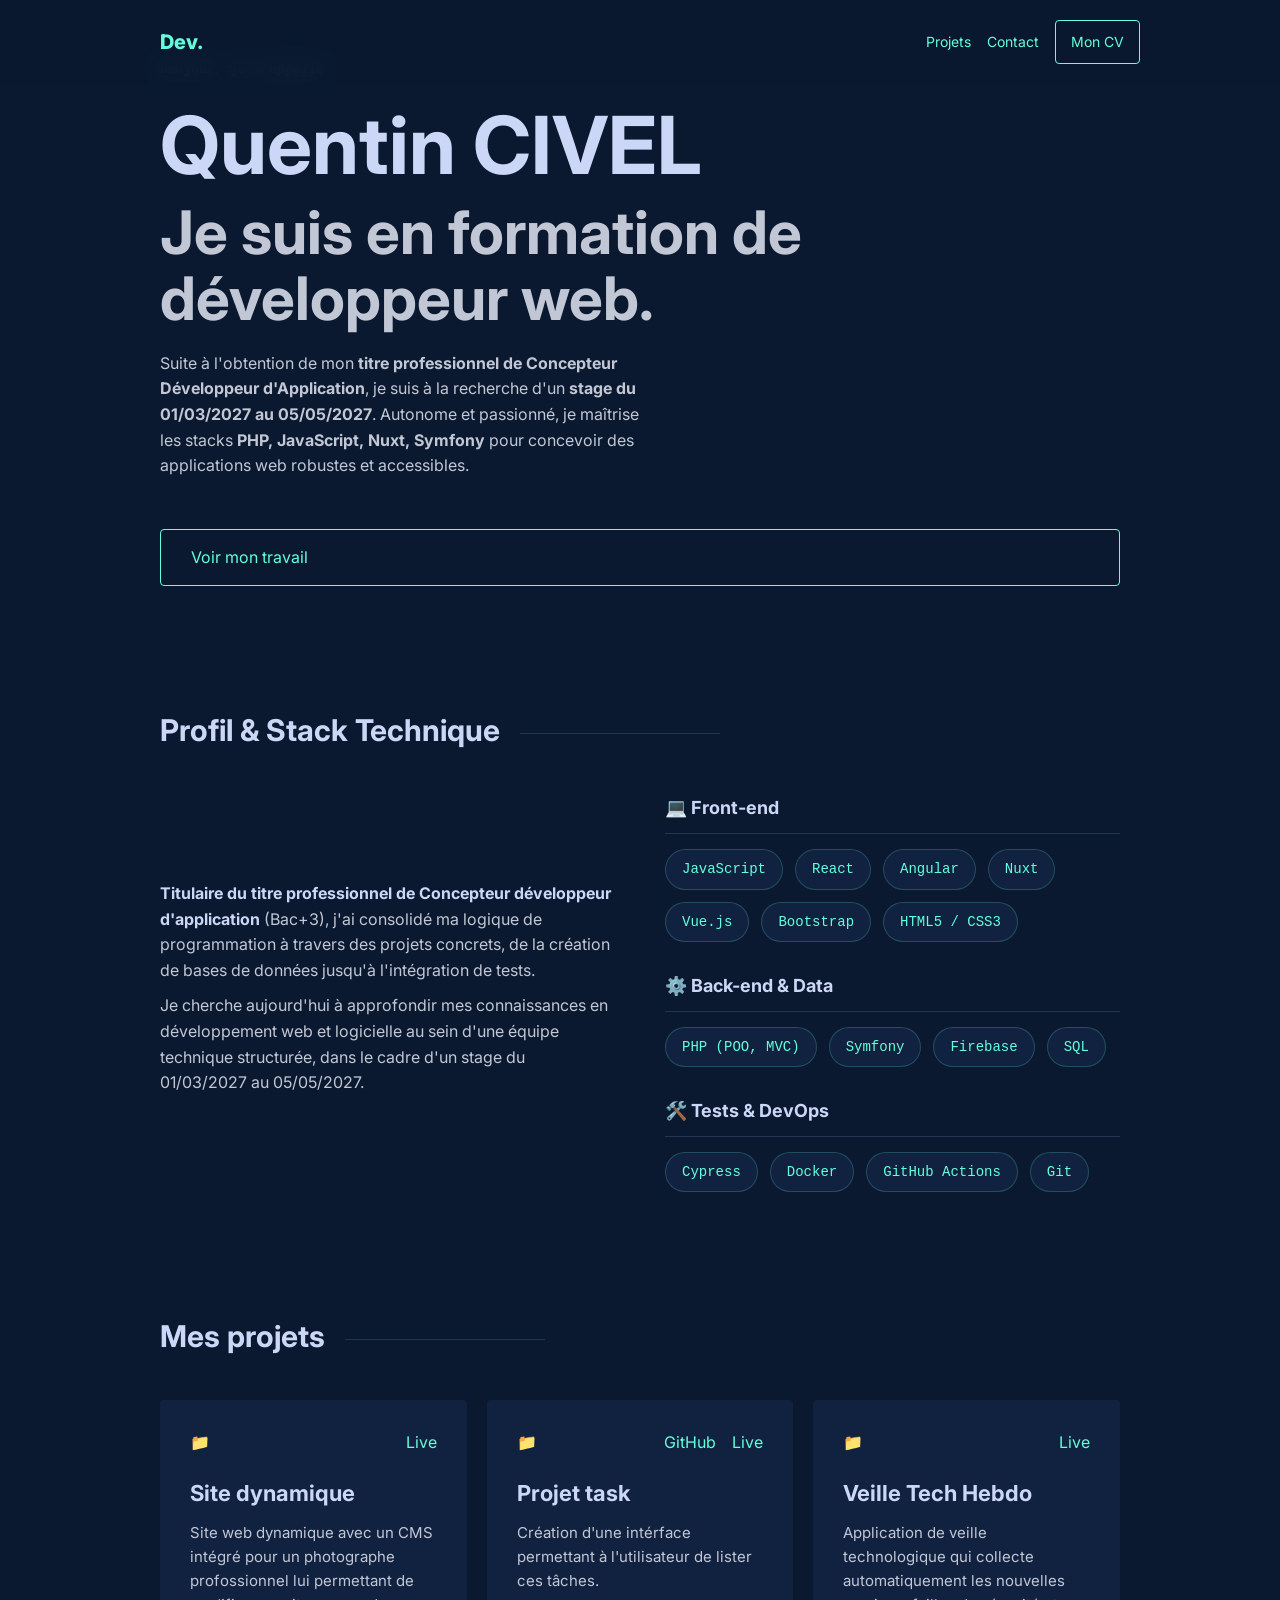
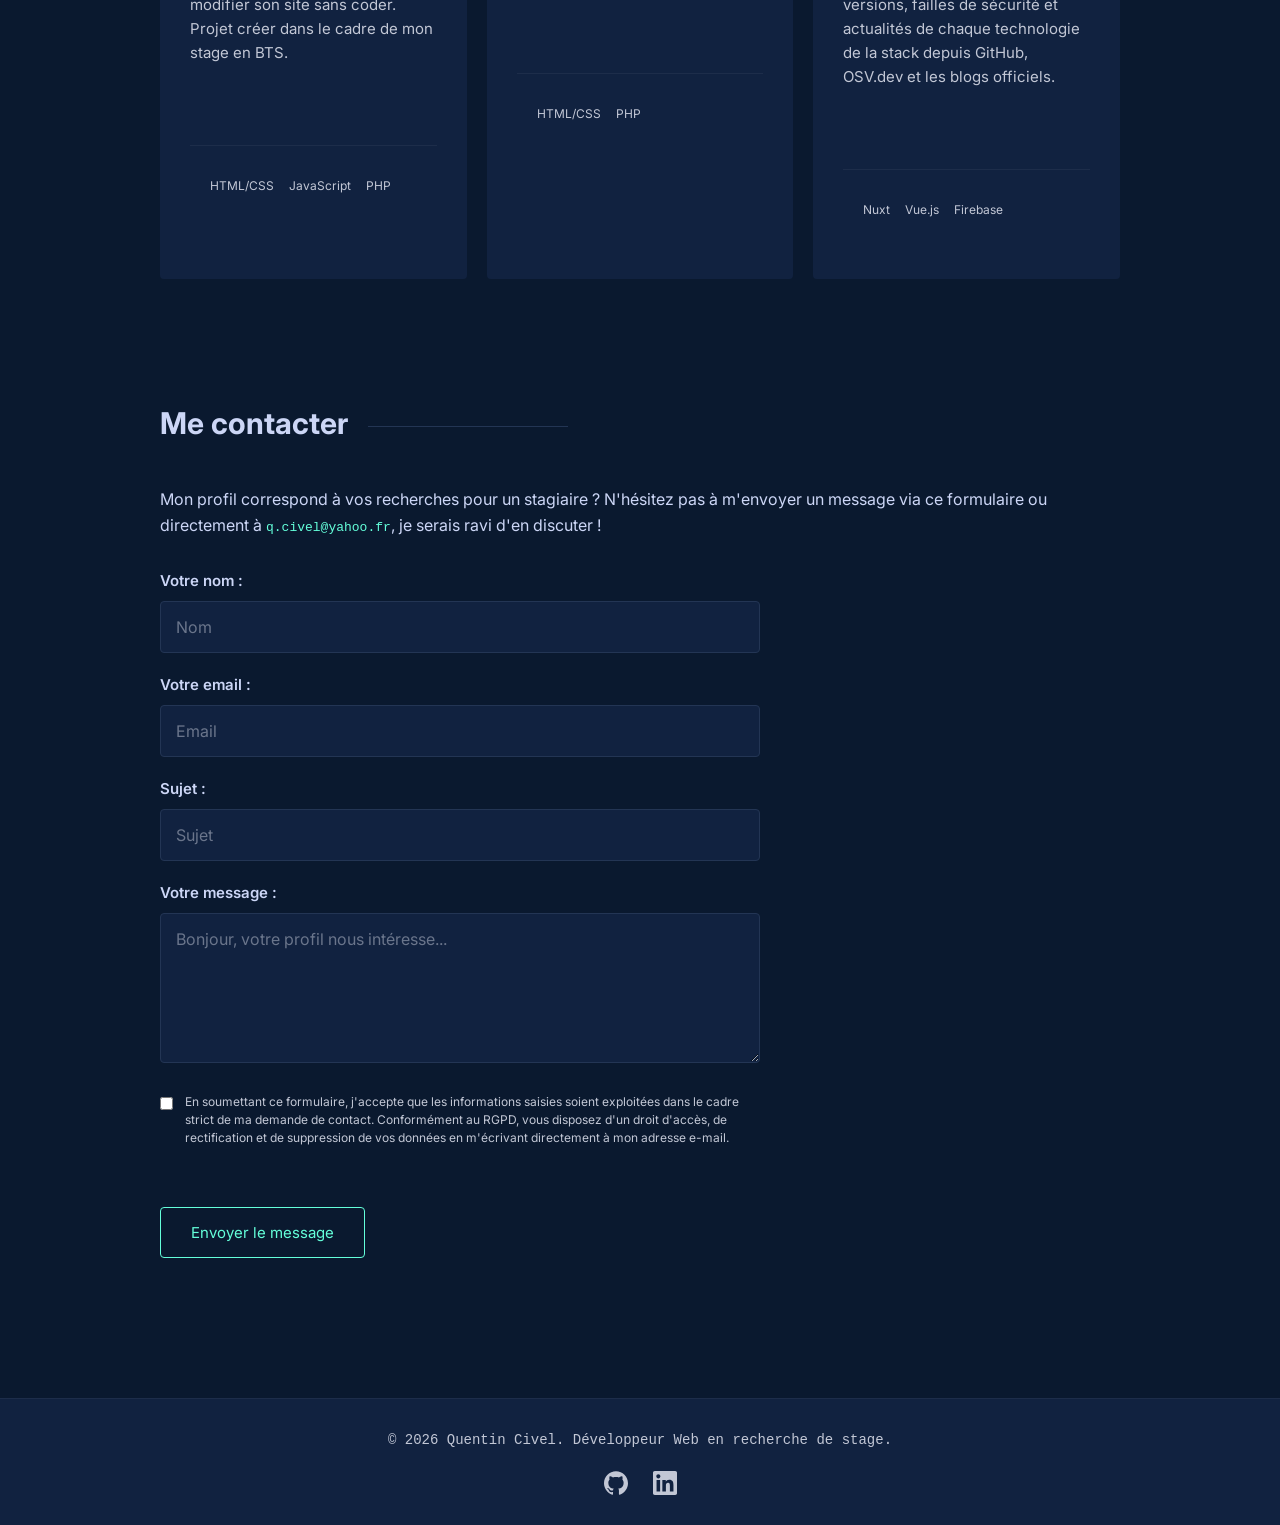
==== commit 289b67ab: "MAJ profil (stage, CDA), stack technique, UI sections et ajout projet veille tech" ====
--- a/index.html
+++ b/index.html
@@ -5,8 +5,8 @@
     <meta name="viewport" content="width=device-width, initial-scale=1.0">
     
     <title>Quentin Civel | Portfolio - Développeur Web</title>
-    <meta name="description" content="Portfolio de Quentin Civel, développeur web à la recherche d'une alternance pour une Licence Concepteur Développeur d'Application. Découvrez mes projets PHP, JavaScript et web design.">
-    <meta name="keywords" content="Quentin Civel, Développeur Web, Alternance, Licence CDA, Portfolio, PHP, JavaScript, Développeur Front-end, Développeur Back-end">
+    <meta name="description" content="Portfolio de Quentin Civel, développeur web à la recherche d'un stage du 01/03/2027 au 05/05/2027. Découvrez mes projets PHP, JavaScript et web design.">
+    <meta name="keywords" content="Quentin Civel, Développeur Web, Stage, CDA, Portfolio, PHP, JavaScript, Développeur Front-end, Développeur Back-end">
     <meta name="author" content="Quentin Civel">
     <meta name="robots" content="index, follow">
     <meta name="google-site-verification" content="w2r2ZmEAPfzgF10ElvRYr7sh4TLXJ3NY72PYg3C8KvM" />
@@ -14,7 +14,7 @@
     <meta property="og:type" content="website">
     <meta property="og:url" content="https://quentincivelportfolio.netlify.app/">
     <meta property="og:title" content="Quentin Civel | Portfolio - Développeur Web">
-    <meta property="og:description" content="Développeur web en recherche d'alternance. Découvrez mes projets et mon parcours.">
+    <meta property="og:description" content="Développeur web en recherche d'un stage. Découvrez mes projets et mon parcours.">
     <meta property="og:image" content="https://ton-vrai-nom-de-domaine.fr/image/apercu-portfolio.jpg">
     <meta property="og:site_name" content="Portfolio de Quentin Civel">
 
@@ -42,7 +42,7 @@
             <h1>Quentin CIVEL</h1>
             <h2>Je suis en formation de développeur web.</h2>
             <p class="description">
-                Suite à l'obtention de mon BTS à l'ADRAR, je suis à la recherche d'une <strong>alternance</strong> pour réaliser ma Licence Concepteur Développeur d'Application sur Toulouse <em>(rythme : 3 semaines en entreprise / 1 semaine en formation)</em>. Autonome et passionné, je maîtrise les stacks <strong>HTML, CSS, JavaScript, PHP, REACT</strong> pour concevoir des applications web robustes et accessibles. Je suis disponible immédiatement. 
+                Suite à l'obtention de mon <strong>titre professionnel de Concepteur Développeur d'Application</strong>, je suis à la recherche d'un <strong>stage du 01/03/2027 au 05/05/2027</strong>. Autonome et passionné, je maîtrise les stacks <strong>PHP, JavaScript, Nuxt, Symfony</strong> pour concevoir des applications web robustes et accessibles.
             </p>
             <a href="#projets" class="btn-primary">Voir mon travail</a>
         </section>
@@ -54,10 +54,10 @@
                 
                 <div class="about-text">
                     <p>
-                        Actuellement <strong>candidat au titre professionnel de Concepteur développeur d'application</strong> (Bac+3), j'ai consolidé ma logique de programmation à travers des projets concrets, de la création de bases de données jusqu'à l'intégration de tests.
+                        <strong>Titulaire du titre professionnel de Concepteur développeur d'application</strong> (Bac+3), j'ai consolidé ma logique de programmation à travers des projets concrets, de la création de bases de données jusqu'à l'intégration de tests.
                     </p>
                     <p>
-                        Je cherche aujourd'hui à approfondir mes connaissances en développement web et logicielle au sein d'une équipe technique structurée, dans le cadre de ma Licence.
+                        Je cherche aujourd'hui à approfondir mes connaissances en développement web et logicielle au sein d'une équipe technique structurée, dans le cadre d'un stage du 01/03/2027 au 05/05/2027.
                     </p>
                 </div>
 
@@ -70,15 +70,19 @@
                             <span>JavaScript</span>
                             <span>React</span>
                             <span>Angular</span>
+                            <span>Nuxt</span>
+                            <span>Vue.js</span>
                             <span>Bootstrap</span>
                             <span>HTML5 / CSS3</span>
                         </div>
                     </div>
-                    
+
                     <div class="skill-category">
                         <h4>⚙️ Back-end & Data</h4>
                         <div class="tags">
                             <span>PHP (POO, MVC)</span>
+                            <span>Symfony</span>
+                            <span>Firebase</span>
                             <span>SQL</span>
                         </div>
                     </div>
@@ -144,11 +148,33 @@
                         </footer>
                     </div>
                 </article>
+
+                <article class="card">
+                    <div class="card-content">
+                        <header>
+                            <div class="card-top">
+                                <span class="folder-icon">📁</span>
+                                <div class="links">
+                                    <a href="https://veille-tech-hebdo.netlify.app/" target="_blank">Live</a>
+                                </div>
+                            </div>
+                            <h4>Veille Tech Hebdo</h4>
+                            <p>Application de veille technologique qui collecte automatiquement les nouvelles versions, failles de sécurité et actualités de chaque technologie de la stack depuis GitHub, OSV.dev et les blogs officiels.</p>
+                        </header>
+                        <footer>
+                            <ul class="tech-list">
+                                <li>Nuxt</li>
+                                <li>Vue.js</li>
+                                <li>Firebase</li>
+                            </ul>
+                        </footer>
+                    </div>
+                </article>
             </div>
         </section>
         <section id="contact" class="fade-in">
             <h3 class="section-title">Me contacter</h3>
-            <p style="margin-bottom: 30px;">Mon profil correspond à vos recherches pour un alternant ? N'hésitez pas à m'envoyer un message via ce formulaire ou directement à <a href="mailto:q.civel@yahoo.fr" class="accent-text" style="text-decoration: none;">q.civel@yahoo.fr</a>, je serais ravi d'en discuter !</p>
+            <p style="margin-bottom: 30px;">Mon profil correspond à vos recherches pour un stagiaire ? N'hésitez pas à m'envoyer un message via ce formulaire ou directement à <a href="mailto:q.civel@yahoo.fr" class="accent-text" style="text-decoration: none;">q.civel@yahoo.fr</a>, je serais ravi d'en discuter !</p>
             
             <form action="https://api.web3forms.com/submit" method="POST" class="contact-form" id="contact-form">
                 <input type="hidden" name="access_key" value="85352885-3dbf-46f5-b0fd-d59f7d69a5ac">
@@ -186,7 +212,7 @@
     </main>
     <footer>
         <div class="footer-content">
-            <p>&copy; 2026 Quentin Civel. Développeur Web en recherche d'alternance.</p>
+            <p>&copy; 2026 Quentin Civel. Développeur Web en recherche de stage.</p>
             
             <div class="social-links">
                 <a href="https://github.com/QuentinCivel" target="_blank" aria-label="Mon profil GitHub">
--- a/style/index.css
+++ b/style/index.css
@@ -8,4 +8,4 @@
 .description { color: var(--text-muted); max-width: 500px; margin-bottom: 50px; }
 
 
-section { min-height: 100vh; }+section { min-height: auto; }
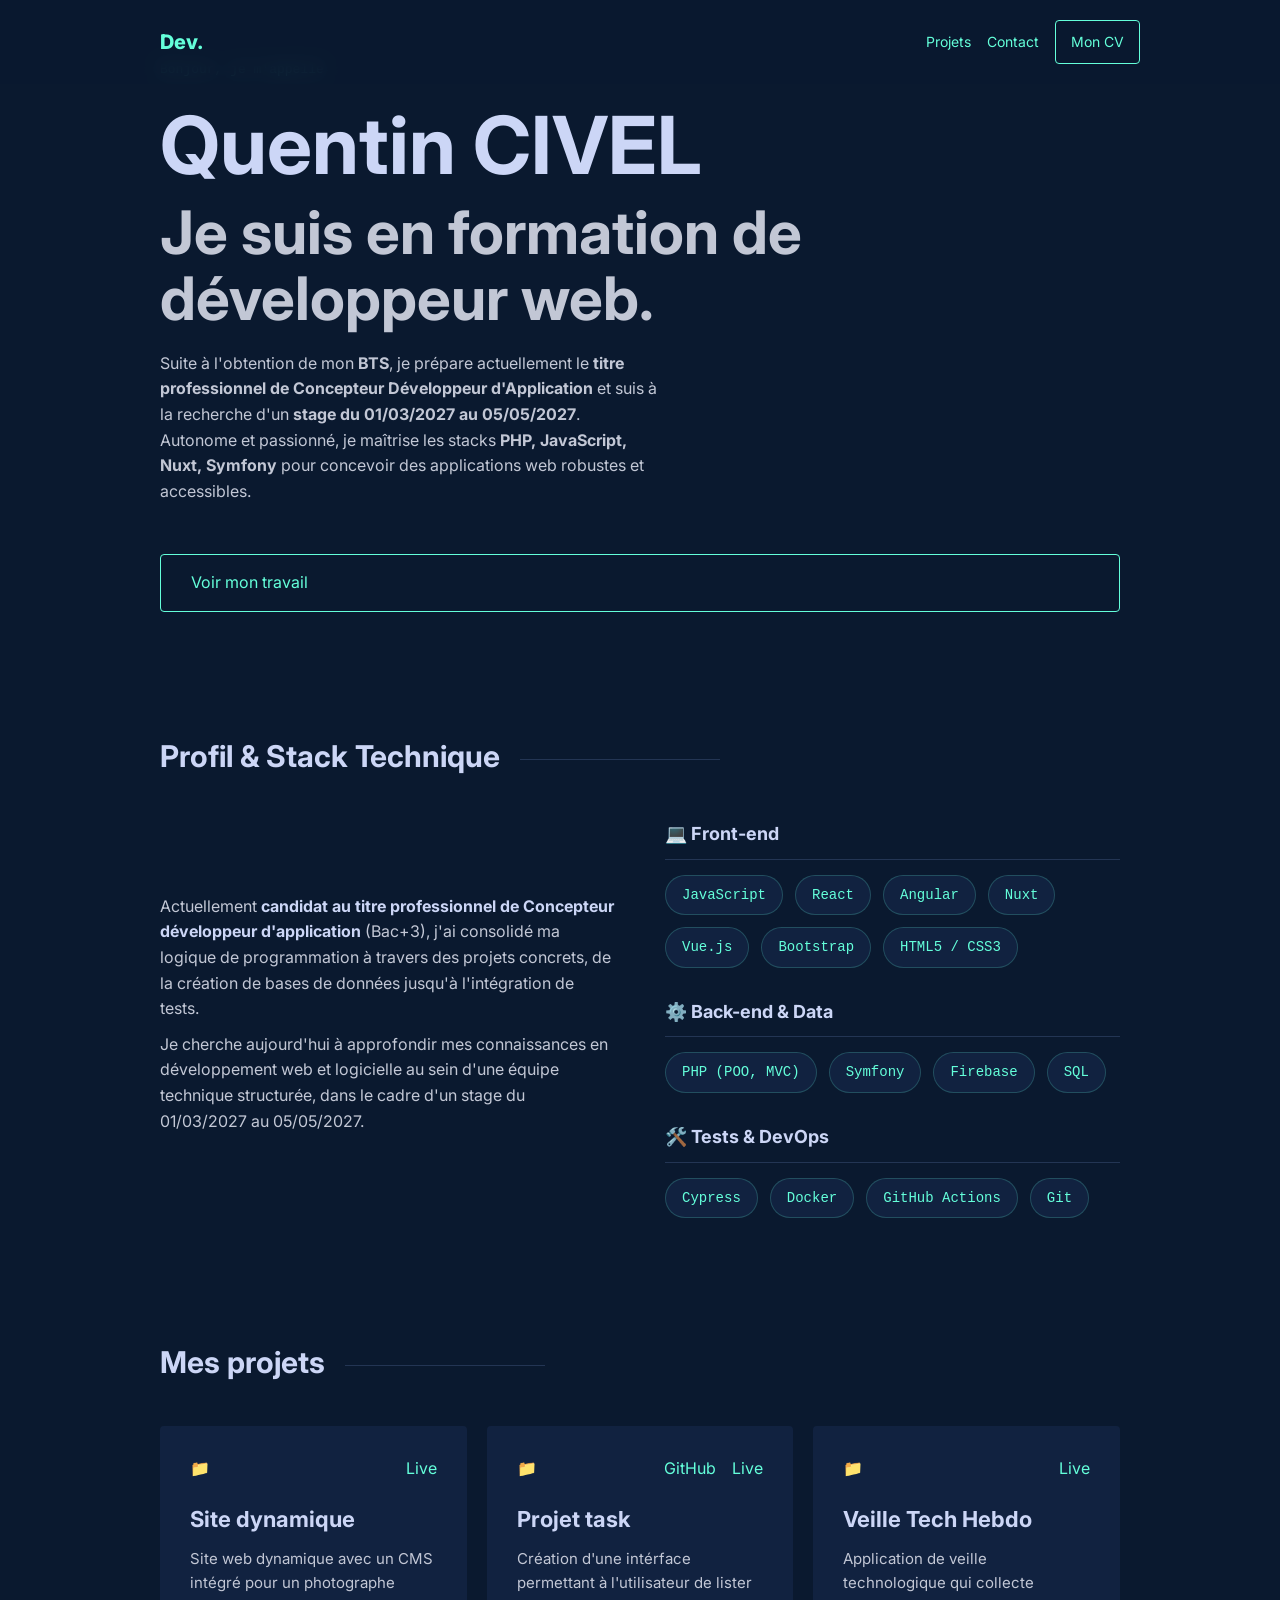
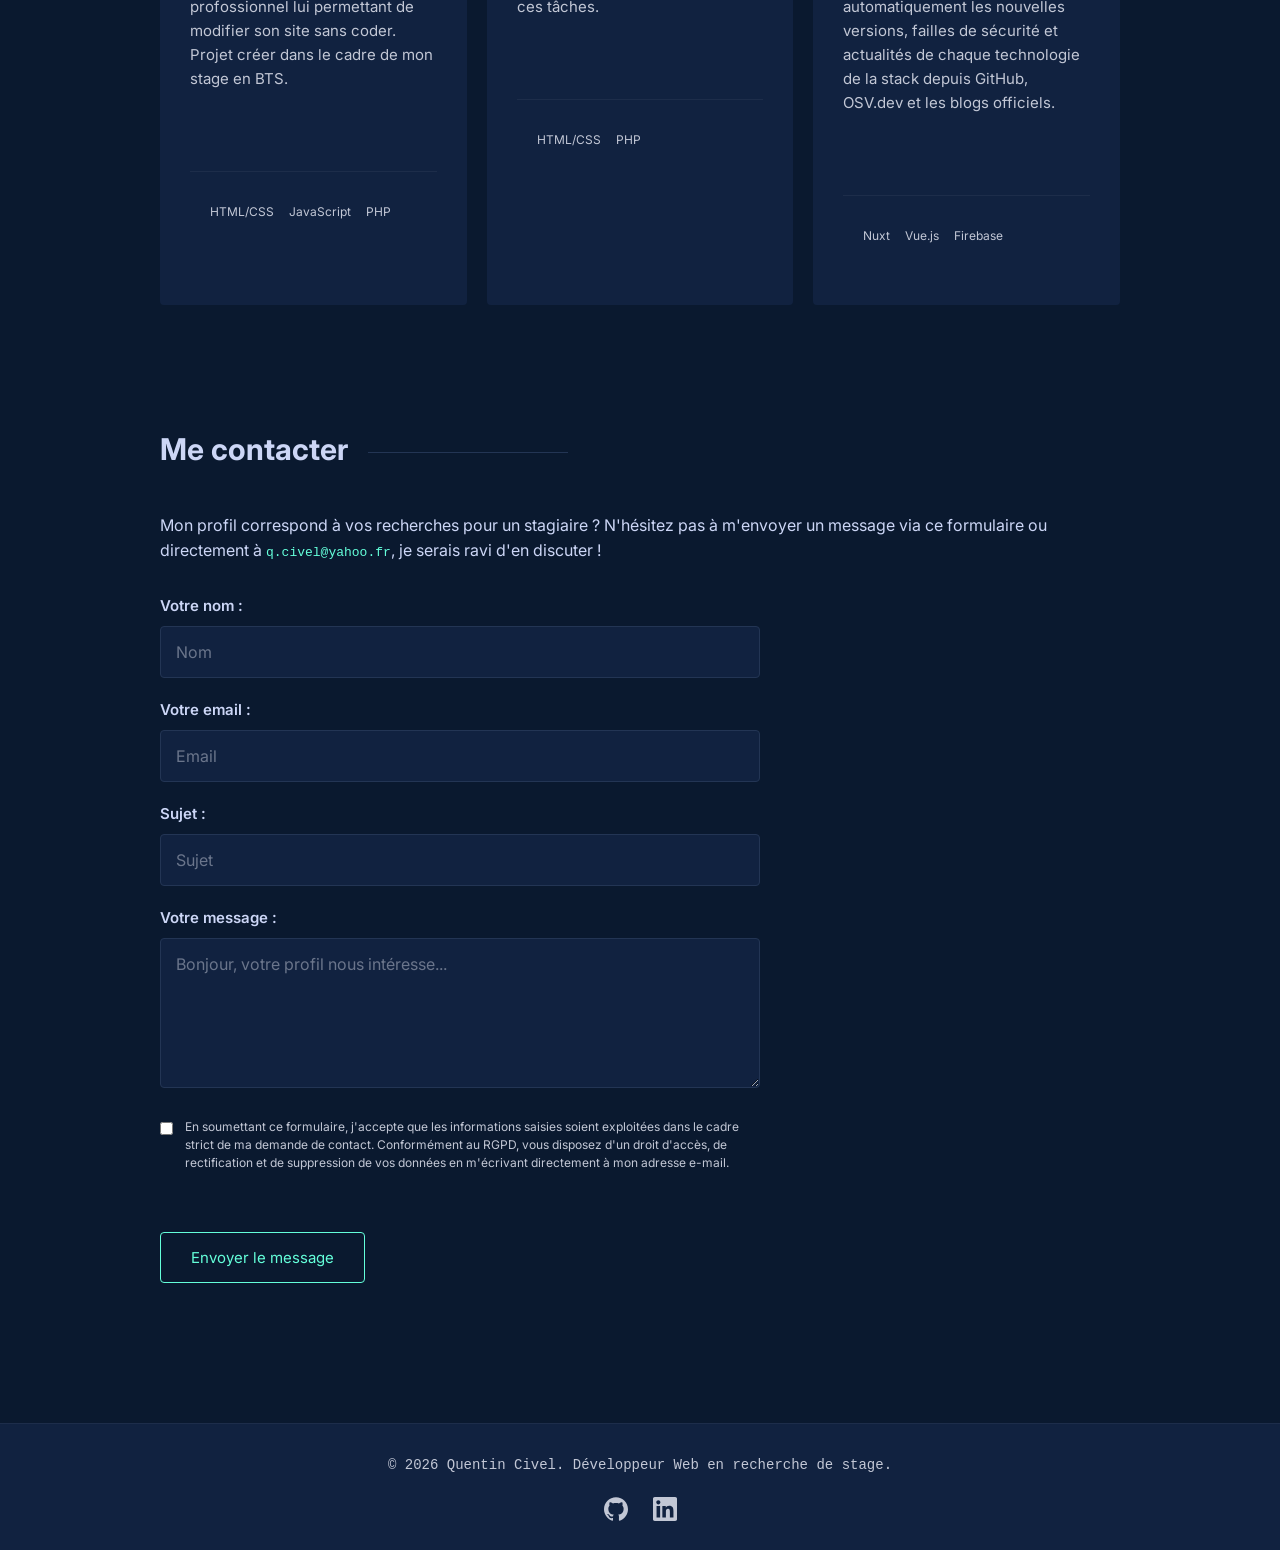
==== commit 89b2a572: "fix index.html" ====
--- a/index.html
+++ b/index.html
@@ -42,7 +42,7 @@
             <h1>Quentin CIVEL</h1>
             <h2>Je suis en formation de développeur web.</h2>
             <p class="description">
-                Suite à l'obtention de mon <strong>titre professionnel de Concepteur Développeur d'Application</strong>, je suis à la recherche d'un <strong>stage du 01/03/2027 au 05/05/2027</strong>. Autonome et passionné, je maîtrise les stacks <strong>PHP, JavaScript, Nuxt, Symfony</strong> pour concevoir des applications web robustes et accessibles.
+                Suite à l'obtention de mon <strong>BTS</strong>, je prépare actuellement le <strong>titre professionnel de Concepteur Développeur d'Application</strong> et suis à la recherche d'un <strong>stage du 01/03/2027 au 05/05/2027</strong>. Autonome et passionné, je maîtrise les stacks <strong>PHP, JavaScript, Nuxt, Symfony</strong> pour concevoir des applications web robustes et accessibles.
             </p>
             <a href="#projets" class="btn-primary">Voir mon travail</a>
         </section>
@@ -54,7 +54,7 @@
                 
                 <div class="about-text">
                     <p>
-                        <strong>Titulaire du titre professionnel de Concepteur développeur d'application</strong> (Bac+3), j'ai consolidé ma logique de programmation à travers des projets concrets, de la création de bases de données jusqu'à l'intégration de tests.
+                        Actuellement <strong>candidat au titre professionnel de Concepteur développeur d'application</strong> (Bac+3), j'ai consolidé ma logique de programmation à travers des projets concrets, de la création de bases de données jusqu'à l'intégration de tests.
                     </p>
                     <p>
                         Je cherche aujourd'hui à approfondir mes connaissances en développement web et logicielle au sein d'une équipe technique structurée, dans le cadre d'un stage du 01/03/2027 au 05/05/2027.
